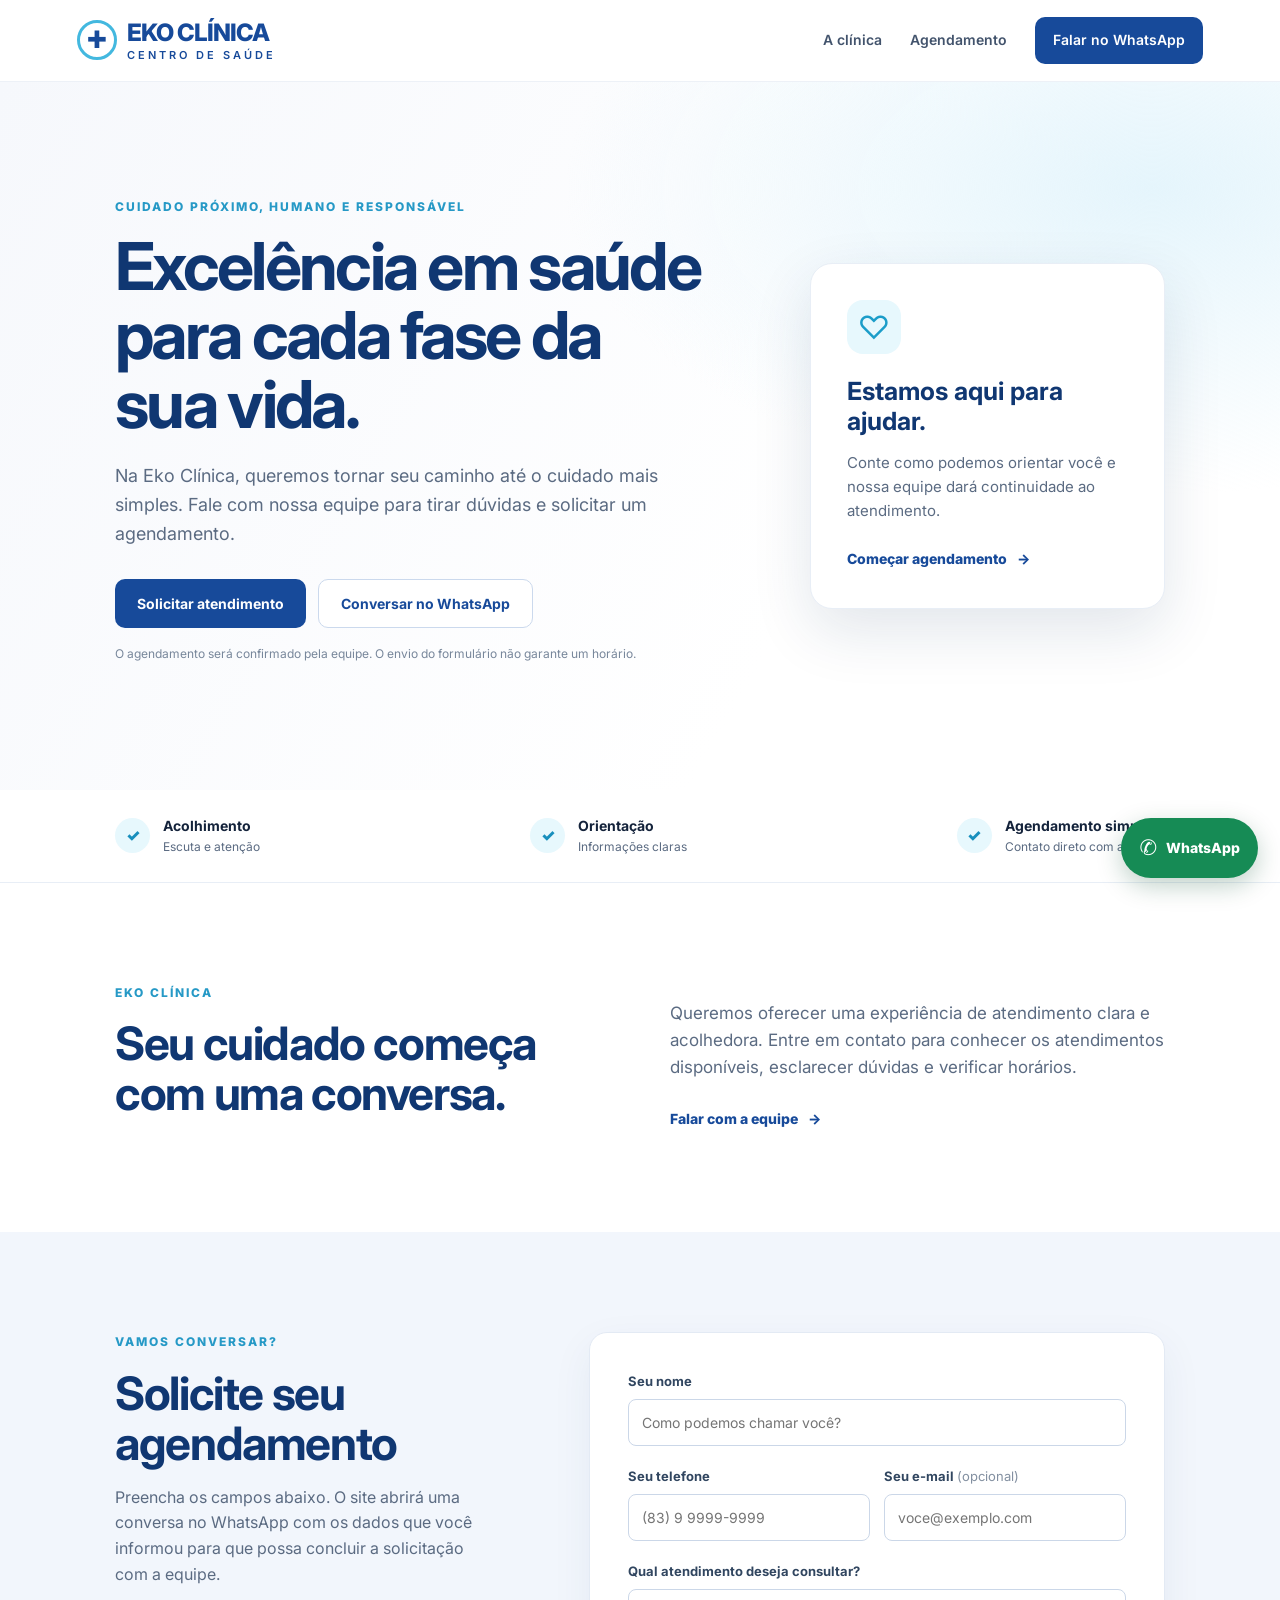
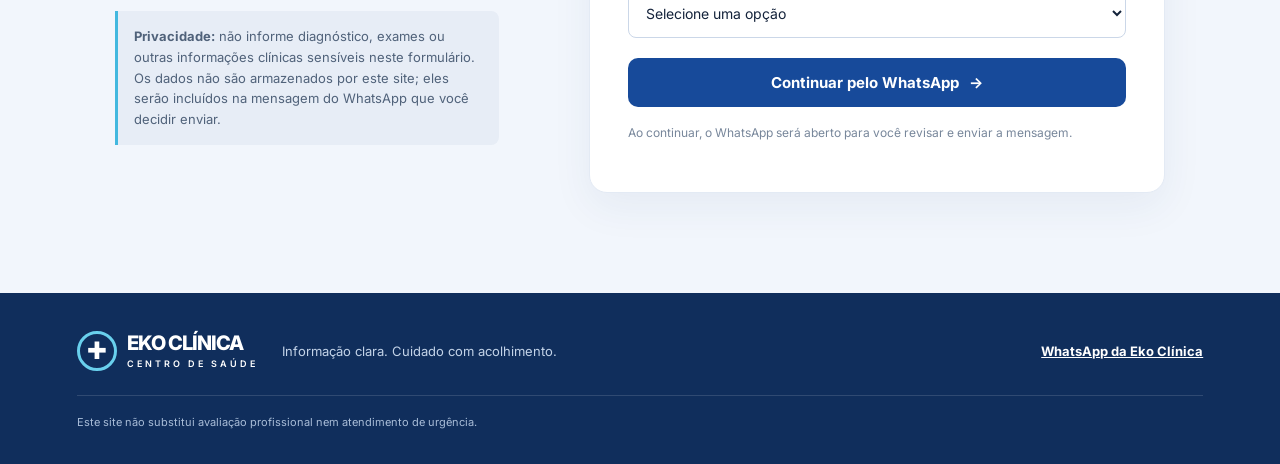
==== index.html @ 2c9a2594 "Update index.html" ====
<!doctype html>
<html lang="pt-BR">
<head>
  <!-- Google Tag Manager -->
<script>(function(w,d,s,l,i){w[l]=w[l]||[];w[l].push({'gtm.start':
new Date().getTime(),event:'gtm.js'});var f=d.getElementsByTagName(s)[0],
j=d.createElement(s),dl=l!='dataLayer'?'&l='+l:'';j.async=true;j.src=
'https://www.googletagmanager.com/gtm.js?id='+i+dl;f.parentNode.insertBefore(j,f);
})(window,document,'script','dataLayer','GTM-N7R9G9RZ');</script>
<!-- End Google Tag Manager -->
  <meta charset="utf-8">
  <meta name="viewport" content="width=device-width, initial-scale=1">
  <meta name="description" content="Eko Clínica — cuidado em saúde com acolhimento, atenção e orientação para agendar seu atendimento.">
  <meta name="theme-color" content="#174a9a">
  <title>Eko Clínica | Centro de Saúde</title>
  <link rel="stylesheet" href="styles.css">
</head>
<body>
  <!-- Google Tag Manager (noscript) -->
<noscript><iframe src="https://www.googletagmanager.com/ns.html?id=GTM-N7R9G9RZ"
height="0" width="0" style="display:none;visibility:hidden"></iframe></noscript>
<!-- End Google Tag Manager (noscript) -->
  <header class="site-header">
    <a class="brand" href="#inicio" aria-label="Eko Clínica — início">
      <span class="brand-mark" aria-hidden="true">✚</span>
      <span class="brand-copy"><strong>EKO CLÍNICA</strong><small>CENTRO DE SAÚDE</small></span>
    </a>
    <nav class="nav" aria-label="Navegação principal">
      <a href="#sobre">A clínica</a>
      <a href="#atendimento">Agendamento</a>
      <a class="nav-cta" href="https://wa.me/5583996809052" target="_blank" rel="noopener">Falar no WhatsApp</a>
    </nav>
    <button class="menu-toggle" aria-label="Abrir menu" aria-expanded="false">☰</button>
  </header>

  <main>
    <section class="hero" id="inicio">
      <div class="hero-copy">
        <p class="eyebrow">Cuidado próximo, humano e responsável</p>
        <h1>Excelência em saúde para cada fase da sua vida.</h1>
        <p class="hero-text">Na Eko Clínica, queremos tornar seu caminho até o cuidado mais simples. Fale com nossa equipe para tirar dúvidas e solicitar um agendamento.</p>
        <div class="hero-actions">
          <a class="button button-primary" href="#atendimento">Solicitar atendimento</a>
          <a class="button button-outline" href="https://wa.me/5583996809052" target="_blank" rel="noopener">Conversar no WhatsApp</a>
        </div>
        <p class="small-note">O agendamento será confirmado pela equipe. O envio do formulário não garante um horário.</p>
      </div>
      <div class="hero-card" aria-label="Informações para agendamento">
        <div class="card-icon">♡</div>
        <h2>Estamos aqui para ajudar.</h2>
        <p>Conte como podemos orientar você e nossa equipe dará continuidade ao atendimento.</p>
        <a class="text-link" href="#atendimento">Começar agendamento <span aria-hidden="true">→</span></a>
      </div>
    </section>

    <section class="trust-strip" aria-label="Compromissos da clínica">
      <div><span class="trust-icon">✓</span><span><strong>Acolhimento</strong><small>Escuta e atenção</small></span></div>
      <div><span class="trust-icon">✓</span><span><strong>Orientação</strong><small>Informações claras</small></span></div>
      <div><span class="trust-icon">✓</span><span><strong>Agendamento simples</strong><small>Contato direto com a equipe</small></span></div>
    </section>

    <section class="about section" id="sobre">
      <div>
        <p class="eyebrow">Eko Clínica</p>
        <h2>Seu cuidado começa com uma conversa.</h2>
      </div>
      <div class="about-copy">
        <p>Queremos oferecer uma experiência de atendimento clara e acolhedora. Entre em contato para conhecer os atendimentos disponíveis, esclarecer dúvidas e verificar horários.</p>
        <a class="text-link" href="https://wa.me/5583996809052" target="_blank" rel="noopener">Falar com a equipe <span aria-hidden="true">→</span></a>
      </div>
    </section>

    <section class="appointment section" id="atendimento">
      <div class="appointment-intro">
        <p class="eyebrow">Vamos conversar?</p>
        <h2>Solicite seu agendamento</h2>
        <p>Preencha os campos abaixo. O site abrirá uma conversa no WhatsApp com os dados que você informou para que possa concluir a solicitação com a equipe.</p>
        <div class="privacy-note"><strong>Privacidade:</strong> não informe diagnóstico, exames ou outras informações clínicas sensíveis neste formulário. Os dados não são armazenados por este site; eles serão incluídos na mensagem do WhatsApp que você decidir enviar.</div>
      </div>
      <form class="appointment-form" id="appointment-form">
        <label for="name">Seu nome</label>
        <input id="name" name="name" autocomplete="name" required maxlength="100" placeholder="Como podemos chamar você?">

        <div class="form-row">
          <div>
            <label for="phone">Seu telefone</label>
            <input id="phone" name="phone" type="tel" autocomplete="tel" required maxlength="30" placeholder="(83) 9 9999-9999">
          </div>
          <div>
            <label for="email">Seu e-mail <span class="optional">(opcional)</span></label>
            <input id="email" name="email" type="email" autocomplete="email" maxlength="120" placeholder="voce@exemplo.com">
          </div>
        </div>

        <label for="service">Qual atendimento deseja consultar?</label>
        <select id="service" name="service" required>
          <option value="">Selecione uma opção</option>
          <option>Quero conhecer os atendimentos disponíveis</option>
          <option>Quero solicitar um agendamento</option>
          <option>Quero esclarecer uma dúvida</option>
          <option>Outro assunto</option>
        </select>

        <button class="button button-primary button-full" type="submit">Continuar pelo WhatsApp <span aria-hidden="true">→</span></button>
        <p class="form-feedback" id="form-feedback" role="status" aria-live="polite"></p>
        <p class="small-note">Ao continuar, o WhatsApp será aberto para você revisar e enviar a mensagem.</p>
      </form>
    </section>
  </main>

  <footer class="site-footer">
    <a class="brand brand-footer" href="#inicio">
      <span class="brand-mark" aria-hidden="true">✚</span>
      <span class="brand-copy"><strong>EKO CLÍNICA</strong><small>CENTRO DE SAÚDE</small></span>
    </a>
    <p>Informação clara. Cuidado com acolhimento.</p>
    <a href="https://wa.me/5583996809052" target="_blank" rel="noopener">WhatsApp da Eko Clínica</a>
    <small>Este site não substitui avaliação profissional nem atendimento de urgência.</small>
  </footer>

  <a class="whatsapp-float" href="https://wa.me/5583996809052" target="_blank" rel="noopener" aria-label="Falar com a Eko Clínica pelo WhatsApp">
    <span aria-hidden="true">✆</span><span>WhatsApp</span>
  </a>
  <script src="script.js"></script>
</body>
</html>
---- styles.css ----
@import url('https://fonts.googleapis.com/css2?family=Inter:wght@400;500;600;700;800&display=swap');
:root{--blue:#174a9a;--blue-dark:#103772;--cyan:#43b8df;--ink:#14233b;--muted:#5b6b82;--pale:#f2f6fc;--white:#fff;--line:#dbe4f0;--shadow:0 22px 60px rgba(17,49,91,.12)}
*{box-sizing:border-box}html{scroll-behavior:smooth}body{margin:0;font-family:Inter,system-ui,-apple-system,BlinkMacSystemFont,"Segoe UI",sans-serif;color:var(--ink);background:#fff;line-height:1.6}a{color:inherit}.site-header{height:82px;padding:0 clamp(20px,6vw,88px);display:flex;align-items:center;justify-content:space-between;gap:28px;background:#fff;border-bottom:1px solid #edf1f7;position:sticky;top:0;z-index:20}.brand{display:inline-flex;align-items:center;gap:10px;text-decoration:none;color:var(--blue)}.brand-mark{display:grid;place-items:center;width:40px;height:40px;border:3px solid var(--cyan);border-radius:50%;font-size:24px;font-weight:800;line-height:1}.brand-copy{display:flex;flex-direction:column;line-height:1.05}.brand-copy strong{font-size:24px;letter-spacing:-1px;font-weight:800}.brand-copy small{font-size:11px;letter-spacing:3px;text-align:center;font-weight:600;margin-top:5px}.nav{display:flex;align-items:center;gap:28px}.nav a{text-decoration:none;font-size:14px;font-weight:600;color:#42536c}.nav a:hover,.text-link:hover{color:var(--cyan)}.nav .nav-cta{background:var(--blue);color:#fff;border-radius:10px;padding:12px 18px}.menu-toggle{display:none;border:0;background:none;font-size:26px;color:var(--blue)}.hero{padding:clamp(60px,9vw,124px) clamp(20px,9vw,130px);display:grid;grid-template-columns:minmax(0,1.25fr) minmax(270px,.75fr);gap:clamp(35px,8vw,110px);align-items:center;background:radial-gradient(ellipse at 90% 15%,#e5f5fc 0,transparent 36%),linear-gradient(120deg,#f6f8fc 0%,#fff 65%)}.eyebrow{text-transform:uppercase;letter-spacing:2px;font-size:12px;font-weight:800;color:#2699c6;margin:0 0 16px}.hero h1{font-size:clamp(38px,5.2vw,66px);line-height:1.04;letter-spacing:-2.7px;max-width:720px;margin:0 0 24px;color:var(--blue-dark)}.hero-text{font-size:18px;color:var(--muted);max-width:620px;margin:0 0 30px}.hero-actions{display:flex;flex-wrap:wrap;gap:12px}.button{display:inline-flex;align-items:center;justify-content:center;gap:10px;text-decoration:none;border:0;border-radius:10px;padding:15px 22px;font:700 14px Inter, sans-serif;cursor:pointer;transition:transform .15s,box-shadow .15s}.button:hover{transform:translateY(-1px);box-shadow:0 8px 22px #174a9a20}.button-primary{background:var(--blue);color:#fff}.button-outline{background:#fff;color:var(--blue);border:1px solid #cbd9ed}.small-note{font-size:12px;color:#78879b;margin-top:16px}.hero-card{background:#fff;border:1px solid #e8eef6;padding:36px;border-radius:22px;box-shadow:var(--shadow);max-width:370px}.card-icon{width:54px;height:54px;display:grid;place-items:center;border-radius:16px;background:#e7f8fd;color:#1b9dc9;font-size:32px}.hero-card h2{font-size:25px;line-height:1.2;color:var(--blue-dark);margin:22px 0 12px}.hero-card p{color:var(--muted);font-size:15px}.text-link{color:var(--blue);font-weight:800;font-size:14px;text-decoration:none;display:inline-flex;gap:10px;margin-top:10px}.trust-strip{padding:25px clamp(20px,9vw,130px);display:flex;justify-content:space-between;gap:20px;border-bottom:1px solid #e8eef6;background:#fff}.trust-strip>div{display:flex;align-items:center;gap:13px}.trust-icon{width:35px;height:35px;border-radius:50%;background:#e7f8fd;color:#188fbd;display:grid;place-items:center;font-weight:900}.trust-strip strong,.trust-strip small{display:block}.trust-strip strong{font-size:14px}.trust-strip small{font-size:12px;color:var(--muted)}.section{padding:clamp(58px,8vw,100px) clamp(20px,9vw,130px)}.about{display:grid;grid-template-columns:1fr 1fr;gap:60px;align-items:start}.about h2,.appointment h2{font-size:clamp(30px,4vw,46px);line-height:1.1;letter-spacing:-1.4px;color:var(--blue-dark);margin:0}.about-copy{font-size:17px;color:var(--muted);max-width:590px}.appointment{background:var(--pale);display:grid;grid-template-columns:.8fr 1.2fr;gap:clamp(35px,7vw,90px);align-items:start}.appointment-intro>p:not(.eyebrow){color:var(--muted);font-size:16px}.privacy-note{font-size:13px;color:#50627a;background:#e7edf6;border-left:3px solid var(--cyan);padding:15px 16px;border-radius:0 8px 8px 0;margin-top:24px}.appointment-form{background:#fff;border:1px solid #e3eaf4;border-radius:18px;padding:clamp(22px,4vw,38px);box-shadow:0 14px 40px #183c7010}.appointment-form label{display:block;font-size:13px;font-weight:700;margin:0 0 7px;color:#314660}.appointment-form input,.appointment-form select{width:100%;border:1px solid #cbd7e8;border-radius:8px;padding:14px 13px;font:14px Inter,sans-serif;color:var(--ink);background:#fff;margin-bottom:20px;outline:none}.appointment-form input:focus,.appointment-form select:focus{border-color:#2699c6;box-shadow:0 0 0 3px #43b8df25}.form-row{display:grid;grid-template-columns:1fr 1fr;gap:14px}.optional{font-weight:400;color:#8390a1}.button-full{width:100%;font-size:15px}.form-feedback{font-size:13px;color:#1c7c58}.site-footer{padding:38px clamp(20px,6vw,88px) 32px;background:#102e5c;color:#e6eefb;display:flex;align-items:center;gap:24px;flex-wrap:wrap}.brand-footer{color:#fff}.brand-footer .brand-mark{border-color:#69d0ed}.brand-footer .brand-copy strong{font-size:20px}.brand-footer .brand-copy small{font-size:9px}.site-footer p{margin:0 auto 0 0;color:#c3d3e8;font-size:13px}.site-footer>a:not(.brand){font-size:13px;font-weight:700;color:#fff}.site-footer>small{width:100%;font-size:11px;color:#a9bdd8;border-top:1px solid #ffffff22;padding-top:18px}.whatsapp-float{position:fixed;right:22px;bottom:22px;z-index:30;display:flex;align-items:center;gap:9px;text-decoration:none;color:#fff;background:#168b55;padding:13px 18px;border-radius:999px;box-shadow:0 8px 25px #064c2b40;font-weight:800;font-size:14px}.whatsapp-float span:first-child{font-size:21px}.whatsapp-float:hover{background:#107447}@media(max-width:760px){.site-header{height:72px}.brand-copy strong{font-size:20px}.brand-copy small{font-size:9px;letter-spacing:2px}.brand-mark{width:34px;height:34px;font-size:20px}.menu-toggle{display:block}.nav{display:none;position:absolute;left:0;right:0;top:72px;padding:18px 22px 24px;background:#fff;border-bottom:1px solid var(--line);flex-direction:column;align-items:stretch;gap:16px}.nav.open{display:flex}.nav a{padding:6px 0}.nav .nav-cta{text-align:center;padding:12px}.hero{grid-template-columns:1fr;padding-top:62px}.hero h1{letter-spacing:-1.5px}.hero-card{max-width:none}.trust-strip{display:grid;grid-template-columns:1fr;gap:18px}.about,.appointment{grid-template-columns:1fr;gap:28px}.form-row{grid-template-columns:1fr;gap:0}.site-footer{align-items:flex-start;flex-direction:column;gap:15px}.site-footer p{margin:0}.site-footer>small{margin-top:6px}.whatsapp-float{right:14px;bottom:14px;padding:13px 16px}.whatsapp-float span:last-child{display:inline}}
@media(prefers-reduced-motion:reduce){html{scroll-behavior:auto}*,*::before,*::after{transition:none!important}}
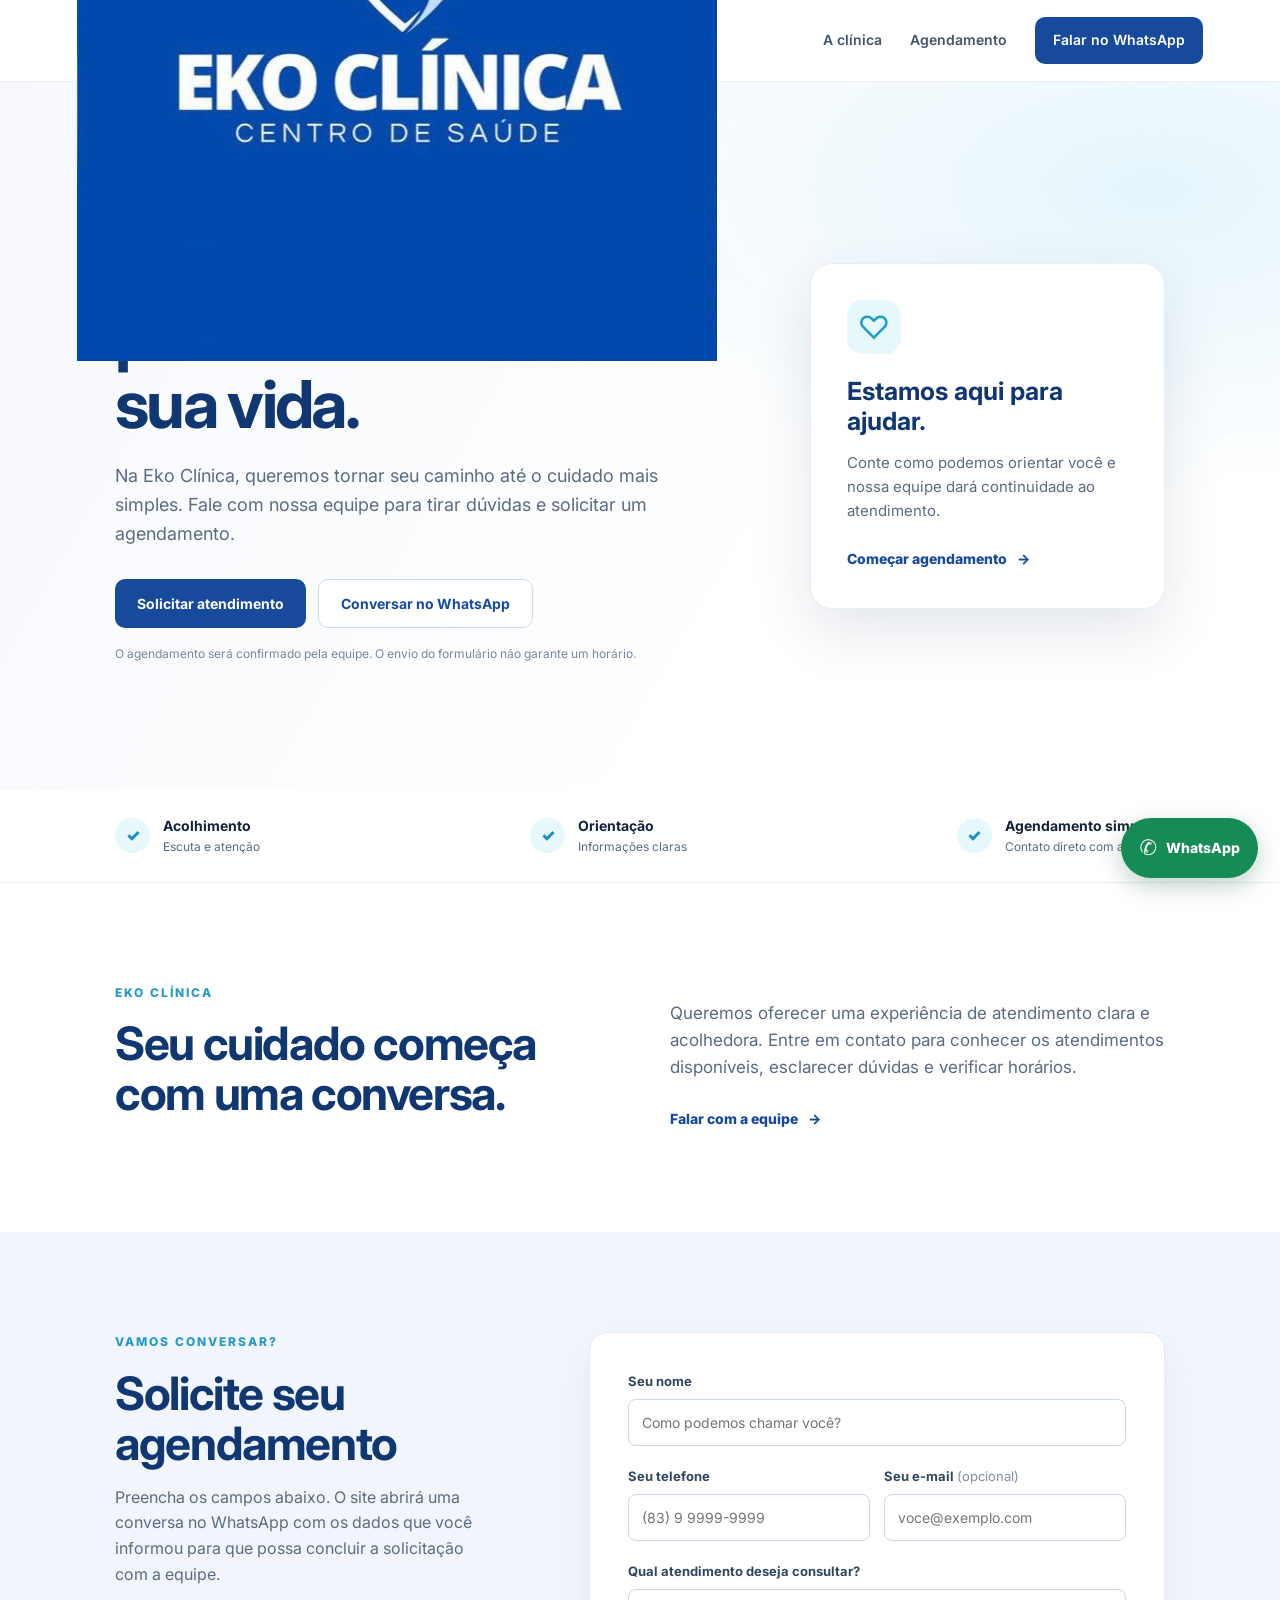
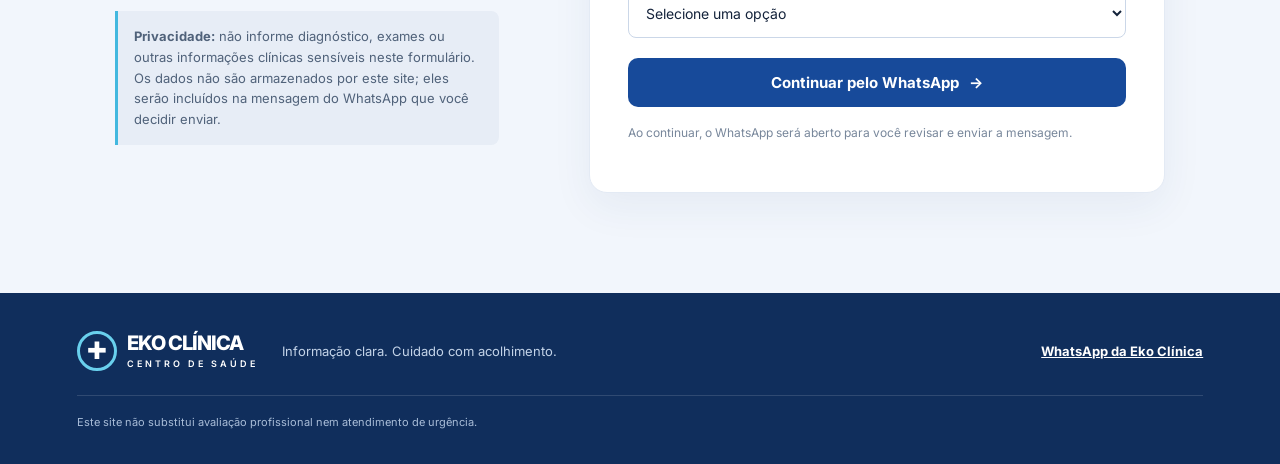
==== commit 7782c8b4: "Update index.html logo" ====
--- a/index.html
+++ b/index.html
@@ -21,14 +21,13 @@
 height="0" width="0" style="display:none;visibility:hidden"></iframe></noscript>
 <!-- End Google Tag Manager (noscript) -->
   <header class="site-header">
-    <a class="brand" href="#inicio" aria-label="Eko Clínica — início">
-      <span class="brand-mark" aria-hidden="true">✚</span>
-      <span class="brand-copy"><strong>EKO CLÍNICA</strong><small>CENTRO DE SAÚDE</small></span>
-    </a>
+    <a class="brand" href="#inicio" aria-label="Eko Clínica - início">
+  <img src="logo-eko-clinica.png" alt="Eko Clínica — Centro de Saúde" class="brand-logo">
+</a>
     <nav class="nav" aria-label="Navegação principal">
       <a href="#sobre">A clínica</a>
       <a href="#atendimento">Agendamento</a>
-      <a class="nav-cta" href="https://wa.me/5583996809052" target="_blank" rel="noopener">Falar no WhatsApp</a>
+      <a class="nav-cta" href="https://wa.me/5583996809052?text=Ol%C3%A1%2C%20tudo%20bem%3F%20Estava%20no%20site%20da%20Eko%20Cl%C3%ADnica%2C%20apertei%20no%20bot%C3%A3o%20do%20WhatsApp%20e%20gostaria%20de%20solicitar%20mais%20informa%C3%A7%C3%B5es." target="_blank" rel="noopener">Falar no WhatsApp</a>
     </nav>
     <button class="menu-toggle" aria-label="Abrir menu" aria-expanded="false">☰</button>
   </header>
@@ -41,7 +40,7 @@
         <p class="hero-text">Na Eko Clínica, queremos tornar seu caminho até o cuidado mais simples. Fale com nossa equipe para tirar dúvidas e solicitar um agendamento.</p>
         <div class="hero-actions">
           <a class="button button-primary" href="#atendimento">Solicitar atendimento</a>
-          <a class="button button-outline" href="https://wa.me/5583996809052" target="_blank" rel="noopener">Conversar no WhatsApp</a>
+          <a class="button button-outline" href="https://wa.me/5583996809052?text=Ol%C3%A1%2C%20tudo%20bem%3F%20Estava%20no%20site%20da%20Eko%20Cl%C3%ADnica%2C%20apertei%20no%20bot%C3%A3o%20do%20WhatsApp%20e%20gostaria%20de%20solicitar%20mais%20informa%C3%A7%C3%B5es." target="_blank" rel="noopener">Conversar no WhatsApp</a>
         </div>
         <p class="small-note">O agendamento será confirmado pela equipe. O envio do formulário não garante um horário.</p>
       </div>
@@ -118,9 +117,9 @@
     <small>Este site não substitui avaliação profissional nem atendimento de urgência.</small>
   </footer>
 
-  <a class="whatsapp-float" href="https://wa.me/5583996809052" target="_blank" rel="noopener" aria-label="Falar com a Eko Clínica pelo WhatsApp">
-    <span aria-hidden="true">✆</span><span>WhatsApp</span>
-  </a>
+  <a class="whatsapp-float" href="https://wa.me/5583996809052?text=Ol%C3%A1%2C%20tudo%20bem%3F%20Estava%20no%20site%20da%20Eko%20Cl%C3%ADnica%2C%20apertei%20no%20bot%C3%A3o%20do%20WhatsApp%20e%20gostaria%20de%20solicitar%20mais%20informa%C3%A7%C3%B5es." target="_blank" rel="noopener" aria-label="Falar com a Eko Clínica pelo WhatsApp">
+  <span aria-hidden="true">✆</span><span>WhatsApp</span>
+</a>
   <script src="script.js"></script>
 </body>
 </html>
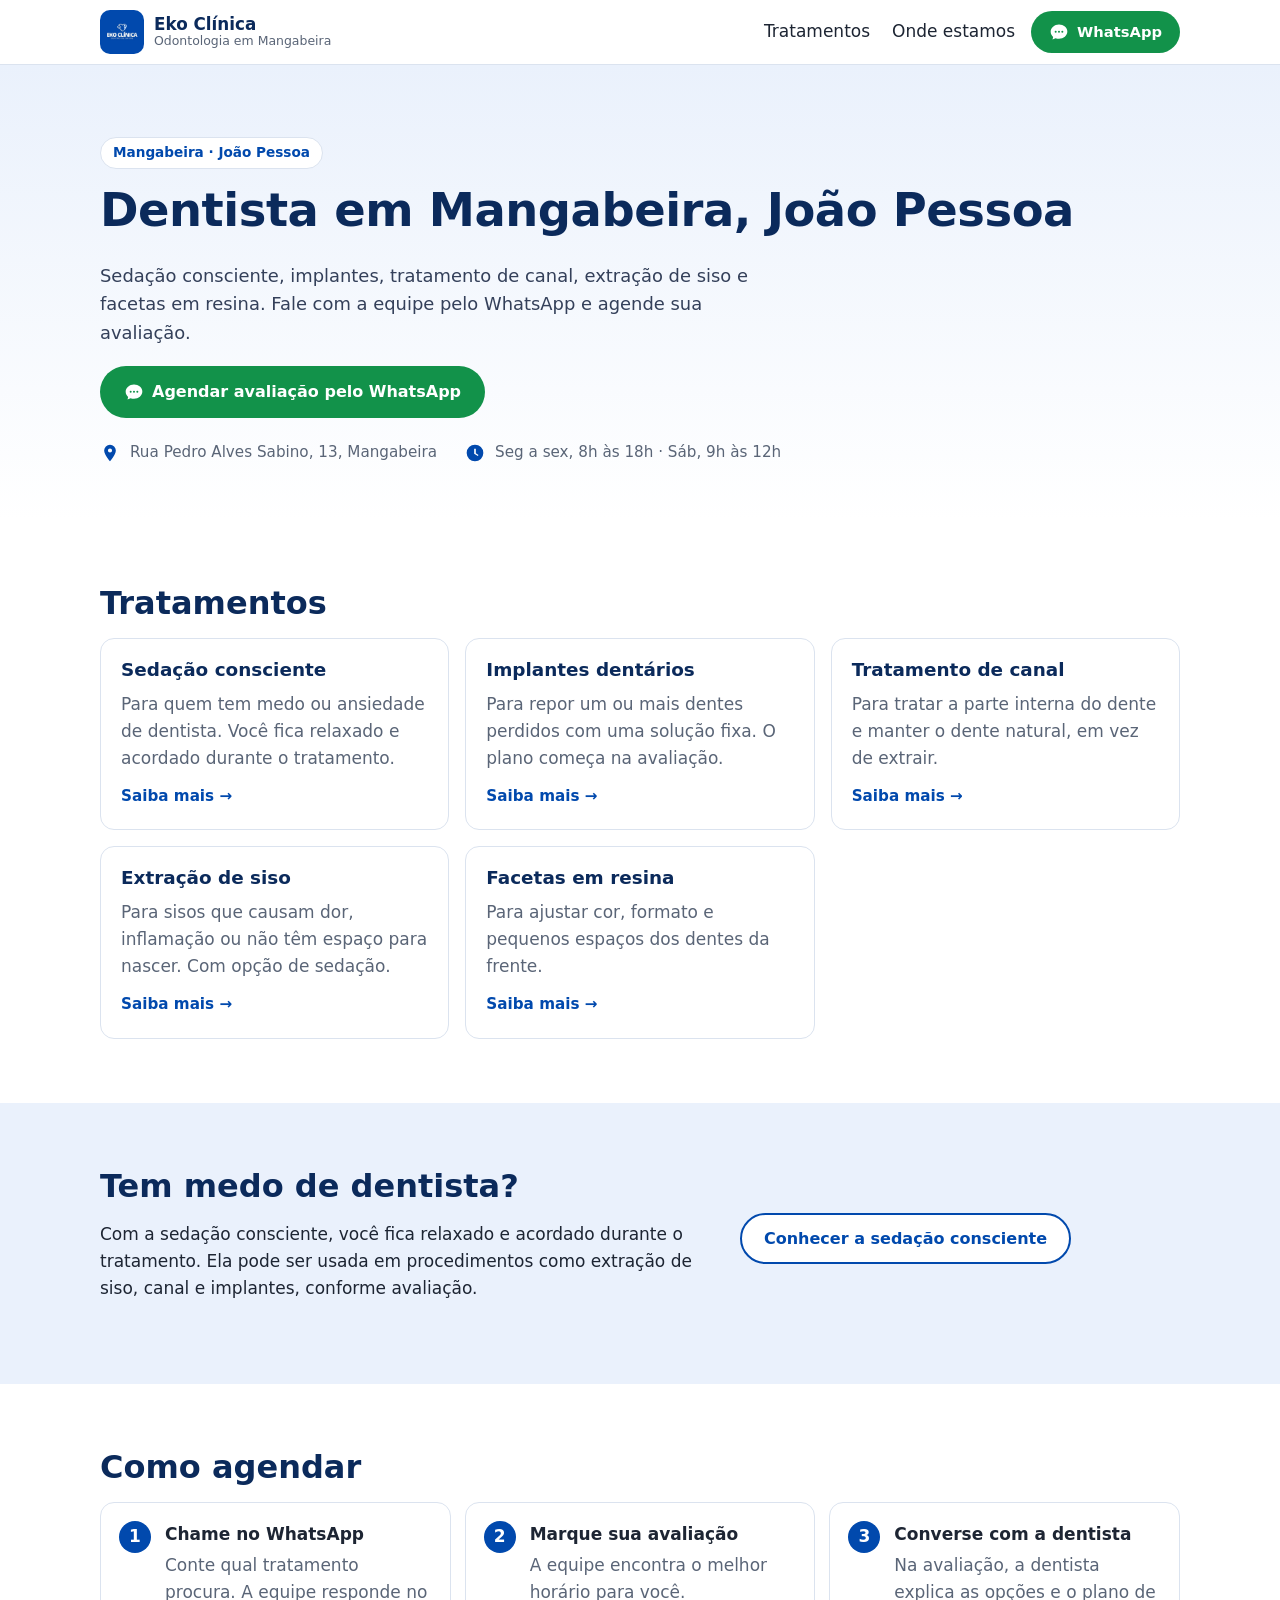
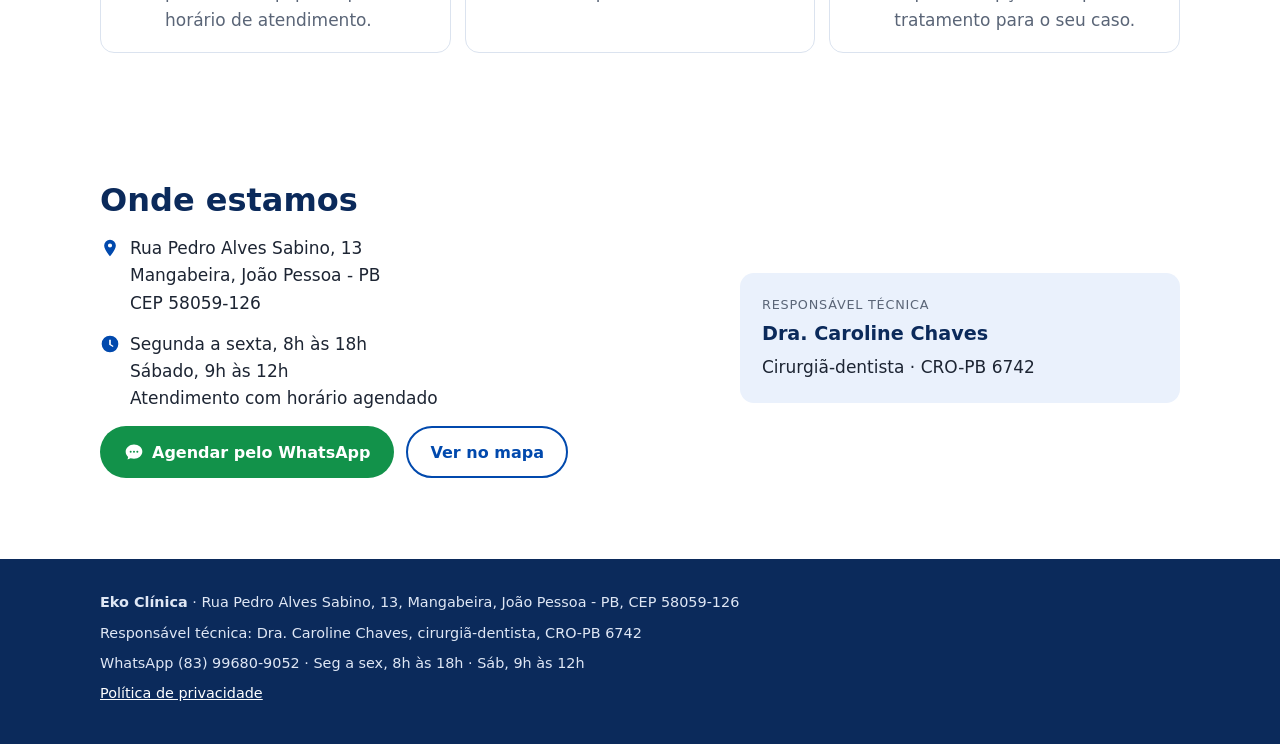
==== commit 839b6bc6: "Reescreve o site da Eko Clínica do zero Página principal (dentista em Mangabeira), páginas de sedaçã" ====
--- a/index.html
+++ b/index.html
@@ -1,125 +1,137 @@
 <!doctype html>
 <html lang="pt-BR">
 <head>
-  <!-- Google Tag Manager -->
+<!-- Google Tag Manager -->
 <script>(function(w,d,s,l,i){w[l]=w[l]||[];w[l].push({'gtm.start':
 new Date().getTime(),event:'gtm.js'});var f=d.getElementsByTagName(s)[0],
 j=d.createElement(s),dl=l!='dataLayer'?'&l='+l:'';j.async=true;j.src=
 'https://www.googletagmanager.com/gtm.js?id='+i+dl;f.parentNode.insertBefore(j,f);
 })(window,document,'script','dataLayer','GTM-N7R9G9RZ');</script>
 <!-- End Google Tag Manager -->
-  <meta charset="utf-8">
-  <meta name="viewport" content="width=device-width, initial-scale=1">
-  <meta name="description" content="Eko Clínica — cuidado em saúde com acolhimento, atenção e orientação para agendar seu atendimento.">
-  <meta name="theme-color" content="#174a9a">
-  <title>Eko Clínica | Centro de Saúde</title>
-  <link rel="stylesheet" href="styles.css">
+<meta charset="utf-8">
+<meta name="viewport" content="width=device-width, initial-scale=1">
+<title>Dentista em Mangabeira, João Pessoa | Eko Clínica</title>
+<meta name="description" content="Dentista em Mangabeira, João Pessoa: sedação consciente, implantes, tratamento de canal, extração de siso e facetas em resina. Agende sua avaliação pelo WhatsApp.">
+<link rel="canonical" href="https://ekoversobr.github.io/ekoclinica/">
+<meta name="theme-color" content="#0149ad">
+<meta property="og:type" content="website">
+<meta property="og:title" content="Dentista em Mangabeira, João Pessoa | Eko Clínica">
+<meta property="og:description" content="Dentista em Mangabeira, João Pessoa: sedação consciente, implantes, tratamento de canal, extração de siso e facetas em resina. Agende sua avaliação pelo WhatsApp.">
+<meta property="og:url" content="https://ekoversobr.github.io/ekoclinica/">
+<meta property="og:image" content="https://ekoversobr.github.io/ekoclinica/assets/logo-eko-clinica.png">
+<meta property="og:locale" content="pt_BR">
+<link rel="icon" href="assets/favicon-64.png" sizes="64x64">
+<link rel="apple-touch-icon" href="assets/apple-touch-icon.png">
+<link rel="stylesheet" href="assets/site.css">
+<script type="application/ld+json">{"@context": "https://schema.org", "@type": "Dentist", "name": "Eko Clínica", "url": "https://ekoversobr.github.io/ekoclinica/", "image": "https://ekoversobr.github.io/ekoclinica/assets/logo-eko-clinica.png", "telephone": "+5583996809052", "address": {"@type": "PostalAddress", "streetAddress": "Rua Pedro Alves Sabino, 13", "addressLocality": "João Pessoa", "addressRegion": "PB", "postalCode": "58059-126", "addressCountry": "BR"}, "openingHoursSpecification": [{"@type": "OpeningHoursSpecification", "dayOfWeek": ["Monday", "Tuesday", "Wednesday", "Thursday", "Friday"], "opens": "08:00", "closes": "18:00"}, {"@type": "OpeningHoursSpecification", "dayOfWeek": "Saturday", "opens": "09:00", "closes": "12:00"}]}</script>
+<script src="assets/site.js" defer></script>
 </head>
 <body>
-  <!-- Google Tag Manager (noscript) -->
-<noscript><iframe src="https://www.googletagmanager.com/ns.html?id=GTM-N7R9G9RZ"
-height="0" width="0" style="display:none;visibility:hidden"></iframe></noscript>
+<!-- Google Tag Manager (noscript) -->
+<noscript><iframe src="https://www.googletagmanager.com/ns.html?id=GTM-N7R9G9RZ" height="0" width="0" style="display:none;visibility:hidden"></iframe></noscript>
 <!-- End Google Tag Manager (noscript) -->
-  <header class="site-header">
-    <a class="brand" href="#inicio" aria-label="Eko Clínica - início">
-  <img src="logo-eko-clinica.png" alt="Eko Clínica — Centro de Saúde" class="brand-logo">
-</a>
-    <nav class="nav" aria-label="Navegação principal">
-      <a href="#sobre">A clínica</a>
-      <a href="#atendimento">Agendamento</a>
-      <a class="nav-cta" href="https://wa.me/5583996809052?text=Ol%C3%A1%2C%20tudo%20bem%3F%20Estava%20no%20site%20da%20Eko%20Cl%C3%ADnica%2C%20apertei%20no%20bot%C3%A3o%20do%20WhatsApp%20e%20gostaria%20de%20solicitar%20mais%20informa%C3%A7%C3%B5es." target="_blank" rel="noopener">Falar no WhatsApp</a>
+<header class="topo">
+  <div class="topo-in">
+    <a class="marca" href="./" aria-label="Eko Clínica, página inicial">
+      <img src="assets/logo-eko-clinica.png" alt="" width="44" height="44">
+      <span><strong>Eko Clínica</strong><small>Odontologia em Mangabeira</small></span>
+    </a>
+    <nav class="menu" aria-label="Menu">
+      <a href="#tratamentos">Tratamentos</a>
+      <a href="#onde-estamos">Onde estamos</a>
     </nav>
-    <button class="menu-toggle" aria-label="Abrir menu" aria-expanded="false">☰</button>
-  </header>
-
-  <main>
-    <section class="hero" id="inicio">
-      <div class="hero-copy">
-        <p class="eyebrow">Cuidado próximo, humano e responsável</p>
-        <h1>Excelência em saúde para cada fase da sua vida.</h1>
-        <p class="hero-text">Na Eko Clínica, queremos tornar seu caminho até o cuidado mais simples. Fale com nossa equipe para tirar dúvidas e solicitar um agendamento.</p>
-        <div class="hero-actions">
-          <a class="button button-primary" href="#atendimento">Solicitar atendimento</a>
-          <a class="button button-outline" href="https://wa.me/5583996809052?text=Ol%C3%A1%2C%20tudo%20bem%3F%20Estava%20no%20site%20da%20Eko%20Cl%C3%ADnica%2C%20apertei%20no%20bot%C3%A3o%20do%20WhatsApp%20e%20gostaria%20de%20solicitar%20mais%20informa%C3%A7%C3%B5es." target="_blank" rel="noopener">Conversar no WhatsApp</a>
-        </div>
-        <p class="small-note">O agendamento será confirmado pela equipe. O envio do formulário não garante um horário.</p>
-      </div>
-      <div class="hero-card" aria-label="Informações para agendamento">
-        <div class="card-icon">♡</div>
-        <h2>Estamos aqui para ajudar.</h2>
-        <p>Conte como podemos orientar você e nossa equipe dará continuidade ao atendimento.</p>
-        <a class="text-link" href="#atendimento">Começar agendamento <span aria-hidden="true">→</span></a>
-      </div>
-    </section>
-
-    <section class="trust-strip" aria-label="Compromissos da clínica">
-      <div><span class="trust-icon">✓</span><span><strong>Acolhimento</strong><small>Escuta e atenção</small></span></div>
-      <div><span class="trust-icon">✓</span><span><strong>Orientação</strong><small>Informações claras</small></span></div>
-      <div><span class="trust-icon">✓</span><span><strong>Agendamento simples</strong><small>Contato direto com a equipe</small></span></div>
-    </section>
-
-    <section class="about section" id="sobre">
-      <div>
-        <p class="eyebrow">Eko Clínica</p>
-        <h2>Seu cuidado começa com uma conversa.</h2>
-      </div>
-      <div class="about-copy">
-        <p>Queremos oferecer uma experiência de atendimento clara e acolhedora. Entre em contato para conhecer os atendimentos disponíveis, esclarecer dúvidas e verificar horários.</p>
-        <a class="text-link" href="https://wa.me/5583996809052" target="_blank" rel="noopener">Falar com a equipe <span aria-hidden="true">→</span></a>
-      </div>
-    </section>
-
-    <section class="appointment section" id="atendimento">
-      <div class="appointment-intro">
-        <p class="eyebrow">Vamos conversar?</p>
-        <h2>Solicite seu agendamento</h2>
-        <p>Preencha os campos abaixo. O site abrirá uma conversa no WhatsApp com os dados que você informou para que possa concluir a solicitação com a equipe.</p>
-        <div class="privacy-note"><strong>Privacidade:</strong> não informe diagnóstico, exames ou outras informações clínicas sensíveis neste formulário. Os dados não são armazenados por este site; eles serão incluídos na mensagem do WhatsApp que você decidir enviar.</div>
-      </div>
-      <form class="appointment-form" id="appointment-form">
-        <label for="name">Seu nome</label>
-        <input id="name" name="name" autocomplete="name" required maxlength="100" placeholder="Como podemos chamar você?">
-
-        <div class="form-row">
-          <div>
-            <label for="phone">Seu telefone</label>
-            <input id="phone" name="phone" type="tel" autocomplete="tel" required maxlength="30" placeholder="(83) 9 9999-9999">
-          </div>
-          <div>
-            <label for="email">Seu e-mail <span class="optional">(opcional)</span></label>
-            <input id="email" name="email" type="email" autocomplete="email" maxlength="120" placeholder="voce@exemplo.com">
-          </div>
-        </div>
-
-        <label for="service">Qual atendimento deseja consultar?</label>
-        <select id="service" name="service" required>
-          <option value="">Selecione uma opção</option>
-          <option>Quero conhecer os atendimentos disponíveis</option>
-          <option>Quero solicitar um agendamento</option>
-          <option>Quero esclarecer uma dúvida</option>
-          <option>Outro assunto</option>
-        </select>
-
-        <button class="button button-primary button-full" type="submit">Continuar pelo WhatsApp <span aria-hidden="true">→</span></button>
-        <p class="form-feedback" id="form-feedback" role="status" aria-live="polite"></p>
-        <p class="small-note">Ao continuar, o WhatsApp será aberto para você revisar e enviar a mensagem.</p>
-      </form>
-    </section>
-  </main>
-
-  <footer class="site-footer">
-    <a class="brand brand-footer" href="#inicio">
-      <span class="brand-mark" aria-hidden="true">✚</span>
-      <span class="brand-copy"><strong>EKO CLÍNICA</strong><small>CENTRO DE SAÚDE</small></span>
-    </a>
-    <p>Informação clara. Cuidado com acolhimento.</p>
-    <a href="https://wa.me/5583996809052" target="_blank" rel="noopener">WhatsApp da Eko Clínica</a>
-    <small>Este site não substitui avaliação profissional nem atendimento de urgência.</small>
-  </footer>
-
-  <a class="whatsapp-float" href="https://wa.me/5583996809052?text=Ol%C3%A1%2C%20tudo%20bem%3F%20Estava%20no%20site%20da%20Eko%20Cl%C3%ADnica%2C%20apertei%20no%20bot%C3%A3o%20do%20WhatsApp%20e%20gostaria%20de%20solicitar%20mais%20informa%C3%A7%C3%B5es." target="_blank" rel="noopener" aria-label="Falar com a Eko Clínica pelo WhatsApp">
-  <span aria-hidden="true">✆</span><span>WhatsApp</span>
-</a>
-  <script src="script.js"></script>
+    <a class="btn btn-wa btn-sm" href="https://wa.me/5583996809052?text=Ol%C3%A1%21%20Vim%20pelo%20site%20da%20Eko%20Cl%C3%ADnica%20e%20gostaria%20de%20agendar%20uma%20avalia%C3%A7%C3%A3o." target="_blank" rel="noopener" data-wa data-servico="avaliação"><svg aria-hidden="true" viewBox="0 0 24 24" width="20" height="20"><path fill="currentColor" d="M12 3C6.5 3 2 6.9 2 11.7c0 2.4 1.1 4.6 3 6.2L4.2 21l3.7-1.6c1.3.4 2.7.6 4.1.6 5.5 0 10-3.9 10-8.7S17.5 3 12 3zm-4 9.9a1.2 1.2 0 1 1 0-2.4 1.2 1.2 0 0 1 0 2.4zm4 0a1.2 1.2 0 1 1 0-2.4 1.2 1.2 0 0 1 0 2.4zm4 0a1.2 1.2 0 1 1 0-2.4 1.2 1.2 0 0 1 0 2.4z"/></svg><span>WhatsApp</span></a>
+  </div>
+</header>
+<main>
+<section class="hero">
+  <div class="in">
+    <p class="selo">Mangabeira · João Pessoa</p>
+    <h1>Dentista em Mangabeira, João Pessoa</h1>
+    <p class="lead">Sedação consciente, implantes, tratamento de canal, extração de siso e facetas em resina. Fale com a equipe pelo WhatsApp e agende sua avaliação.</p>
+    <p class="acoes"><a class="btn btn-wa" href="https://wa.me/5583996809052?text=Ol%C3%A1%21%20Vim%20pelo%20site%20da%20Eko%20Cl%C3%ADnica%20e%20gostaria%20de%20agendar%20uma%20avalia%C3%A7%C3%A3o." target="_blank" rel="noopener" data-wa data-servico="avaliação"><svg aria-hidden="true" viewBox="0 0 24 24" width="20" height="20"><path fill="currentColor" d="M12 3C6.5 3 2 6.9 2 11.7c0 2.4 1.1 4.6 3 6.2L4.2 21l3.7-1.6c1.3.4 2.7.6 4.1.6 5.5 0 10-3.9 10-8.7S17.5 3 12 3zm-4 9.9a1.2 1.2 0 1 1 0-2.4 1.2 1.2 0 0 1 0 2.4zm4 0a1.2 1.2 0 1 1 0-2.4 1.2 1.2 0 0 1 0 2.4zm4 0a1.2 1.2 0 1 1 0-2.4 1.2 1.2 0 0 1 0 2.4z"/></svg><span>Agendar avaliação pelo WhatsApp</span></a></p>
+    <ul class="fatos">
+      <li><svg aria-hidden="true" viewBox="0 0 24 24" width="20" height="20"><path fill="currentColor" d="M12 2a7 7 0 0 0-7 7c0 5.2 7 13 7 13s7-7.8 7-13a7 7 0 0 0-7-7zm0 9.5A2.5 2.5 0 1 1 12 6.5a2.5 2.5 0 0 1 0 5z"/></svg><span>Rua Pedro Alves Sabino, 13, Mangabeira</span></li>
+      <li><svg aria-hidden="true" viewBox="0 0 24 24" width="20" height="20"><path fill="currentColor" d="M12 2a10 10 0 1 0 0 20 10 10 0 0 0 0-20zm1 10.4 3.2 1.9-.8 1.3L11 13V7h2z"/></svg><span>Seg a sex, 8h às 18h · Sáb, 9h às 12h</span></li>
+    </ul>
+  </div>
+</section>
+<section class="secao" id="tratamentos" aria-labelledby="trat-titulo">
+  <div class="in">
+    <h2 id="trat-titulo">Tratamentos</h2>
+    <div class="grade-cards">
+      <a class="card-trat" href="sedacao-consciente/">
+        <h3>Sedação consciente</h3>
+        <p>Para quem tem medo ou ansiedade de dentista. Você fica relaxado e acordado durante o tratamento.</p>
+        <span class="mais">Saiba mais →</span>
+      </a>
+      <a class="card-trat" href="implantes-dentarios/">
+        <h3>Implantes dentários</h3>
+        <p>Para repor um ou mais dentes perdidos com uma solução fixa. O plano começa na avaliação.</p>
+        <span class="mais">Saiba mais →</span>
+      </a>
+      <a class="card-trat" href="tratamento-de-canal/">
+        <h3>Tratamento de canal</h3>
+        <p>Para tratar a parte interna do dente e manter o dente natural, em vez de extrair.</p>
+        <span class="mais">Saiba mais →</span>
+      </a>
+      <a class="card-trat" href="extracao-de-siso/">
+        <h3>Extração de siso</h3>
+        <p>Para sisos que causam dor, inflamação ou não têm espaço para nascer. Com opção de sedação.</p>
+        <span class="mais">Saiba mais →</span>
+      </a>
+      <a class="card-trat" href="facetas-em-resina/">
+        <h3>Facetas em resina</h3>
+        <p>Para ajustar cor, formato e pequenos espaços dos dentes da frente.</p>
+        <span class="mais">Saiba mais →</span>
+      </a>
+    </div>
+  </div>
+</section>
+<section class="secao destaque" aria-labelledby="medo-titulo">
+  <div class="in grade-2">
+    <div>
+      <h2 id="medo-titulo">Tem medo de dentista?</h2>
+      <p>Com a sedação consciente, você fica relaxado e acordado durante o tratamento. Ela pode ser usada em procedimentos como extração de siso, canal e implantes, conforme avaliação.</p>
+    </div>
+    <p class="acoes"><a class="btn btn-claro" href="sedacao-consciente/">Conhecer a sedação consciente</a></p>
+  </div>
+</section>
+<section class="secao" aria-labelledby="como-titulo">
+  <div class="in">
+    <h2 id="como-titulo">Como agendar</h2>
+    <ol class="etapas">
+      <li><strong>Chame no WhatsApp</strong><span>Conte qual tratamento procura. A equipe responde no horário de atendimento.</span></li>
+      <li><strong>Marque sua avaliação</strong><span>A equipe encontra o melhor horário para você.</span></li>
+      <li><strong>Converse com a dentista</strong><span>Na avaliação, a dentista explica as opções e o plano de tratamento para o seu caso.</span></li>
+    </ol>
+  </div>
+</section>
+<section class="secao local" id="onde-estamos" aria-labelledby="onde-titulo">
+  <div class="in grade-2">
+    <div>
+      <h2 id="onde-titulo">Onde estamos</h2>
+      <p class="info"><svg aria-hidden="true" viewBox="0 0 24 24" width="20" height="20"><path fill="currentColor" d="M12 2a7 7 0 0 0-7 7c0 5.2 7 13 7 13s7-7.8 7-13a7 7 0 0 0-7-7zm0 9.5A2.5 2.5 0 1 1 12 6.5a2.5 2.5 0 0 1 0 5z"/></svg><span>Rua Pedro Alves Sabino, 13<br>Mangabeira, João Pessoa - PB<br>CEP 58059-126</span></p>
+      <p class="info"><svg aria-hidden="true" viewBox="0 0 24 24" width="20" height="20"><path fill="currentColor" d="M12 2a10 10 0 1 0 0 20 10 10 0 0 0 0-20zm1 10.4 3.2 1.9-.8 1.3L11 13V7h2z"/></svg><span>Segunda a sexta, 8h às 18h<br>Sábado, 9h às 12h<br>Atendimento com horário agendado</span></p>
+      <p class="acoes"><a class="btn btn-wa" href="https://wa.me/5583996809052?text=Ol%C3%A1%21%20Vim%20pelo%20site%20da%20Eko%20Cl%C3%ADnica%20e%20gostaria%20de%20agendar%20uma%20avalia%C3%A7%C3%A3o." target="_blank" rel="noopener" data-wa data-servico="avaliação"><svg aria-hidden="true" viewBox="0 0 24 24" width="20" height="20"><path fill="currentColor" d="M12 3C6.5 3 2 6.9 2 11.7c0 2.4 1.1 4.6 3 6.2L4.2 21l3.7-1.6c1.3.4 2.7.6 4.1.6 5.5 0 10-3.9 10-8.7S17.5 3 12 3zm-4 9.9a1.2 1.2 0 1 1 0-2.4 1.2 1.2 0 0 1 0 2.4zm4 0a1.2 1.2 0 1 1 0-2.4 1.2 1.2 0 0 1 0 2.4zm4 0a1.2 1.2 0 1 1 0-2.4 1.2 1.2 0 0 1 0 2.4z"/></svg><span>Agendar pelo WhatsApp</span></a>
+        <a class="btn btn-claro" href="https://www.google.com/maps/search/?api=1&query=Rua%20Pedro%20Alves%20Sabino%2C%2013%2C%20Mangabeira%2C%20Jo%C3%A3o%20Pessoa%20-%20PB%2C%2058059-126" target="_blank" rel="noopener">Ver no mapa</a></p>
+    </div>
+    <div class="cartao-rt">
+      <p class="rotulo">Responsável técnica</p>
+      <p class="rt-nome">Dra. Caroline Chaves</p>
+      <p>Cirurgiã-dentista · CRO-PB 6742</p>
+    </div>
+  </div>
+</section>
+</main>
+<footer class="rodape">
+  <div class="in">
+    <p><strong>Eko Clínica</strong> · Rua Pedro Alves Sabino, 13, Mangabeira, João Pessoa - PB, CEP 58059-126</p>
+    <p>Responsável técnica: Dra. Caroline Chaves, cirurgiã-dentista, CRO-PB 6742</p>
+    <p>WhatsApp (83) 99680-9052 · Seg a sex, 8h às 18h · Sáb, 9h às 12h</p>
+    <p><a href="privacidade/">Política de privacidade</a></p>
+  </div>
+</footer>
+<div class="barra-fixa"><a class="btn btn-wa btn-largo" href="https://wa.me/5583996809052?text=Ol%C3%A1%21%20Vim%20pelo%20site%20da%20Eko%20Cl%C3%ADnica%20e%20gostaria%20de%20agendar%20uma%20avalia%C3%A7%C3%A3o." target="_blank" rel="noopener" data-wa data-servico="avaliação"><svg aria-hidden="true" viewBox="0 0 24 24" width="20" height="20"><path fill="currentColor" d="M12 3C6.5 3 2 6.9 2 11.7c0 2.4 1.1 4.6 3 6.2L4.2 21l3.7-1.6c1.3.4 2.7.6 4.1.6 5.5 0 10-3.9 10-8.7S17.5 3 12 3zm-4 9.9a1.2 1.2 0 1 1 0-2.4 1.2 1.2 0 0 1 0 2.4zm4 0a1.2 1.2 0 1 1 0-2.4 1.2 1.2 0 0 1 0 2.4zm4 0a1.2 1.2 0 1 1 0-2.4 1.2 1.2 0 0 1 0 2.4z"/></svg><span>Agendar avaliação pelo WhatsApp</span></a></div>
 </body>
 </html>
--- a/assets/site.css
+++ b/assets/site.css
@@ -0,0 +1,118 @@
+:root {
+  --azul: #0149ad;
+  --azul-escuro: #0b2a5b;
+  --azul-claro: #eaf1fc;
+  --verde: #12924a;
+  --verde-escuro: #0d7a3d;
+  --texto: #1d2533;
+  --suave: #5a6577;
+  --borda: #dbe3ef;
+  --fundo: #ffffff;
+  --raio: 14px;
+}
+
+* { box-sizing: border-box; }
+html { -webkit-text-size-adjust: 100%; scroll-behavior: smooth; }
+body {
+  margin: 0;
+  font-family: system-ui, -apple-system, "Segoe UI", Roboto, Arial, sans-serif;
+  font-size: 17px;
+  line-height: 1.6;
+  color: var(--texto);
+  background: var(--fundo);
+  padding-bottom: 76px;
+}
+img { max-width: 100%; height: auto; }
+a { color: var(--azul); }
+h1, h2, h3 { line-height: 1.2; color: var(--azul-escuro); margin: 0 0 .5em; }
+h1 { font-size: clamp(1.9rem, 6vw, 2.9rem); letter-spacing: -.01em; }
+h2 { font-size: clamp(1.45rem, 4.2vw, 2rem); }
+h3 { font-size: 1.15rem; }
+p { margin: 0 0 1em; }
+
+.in { width: min(1080px, 100% - 40px); margin: 0 auto; }
+.estreito { width: min(760px, 100% - 40px); }
+
+/* Topo */
+.topo { position: sticky; top: 0; z-index: 20; background: rgba(255,255,255,.96); border-bottom: 1px solid var(--borda); backdrop-filter: saturate(1.4) blur(6px); }
+.topo-in { width: min(1080px, 100% - 32px); margin: 0 auto; display: flex; align-items: center; gap: 16px; min-height: 64px; }
+.marca { display: flex; align-items: center; gap: 10px; text-decoration: none; color: var(--azul-escuro); margin-right: auto; }
+.marca img { border-radius: 10px; }
+.marca span { display: flex; flex-direction: column; line-height: 1.15; }
+.marca strong { font-size: 1.05rem; }
+.marca small { color: var(--suave); font-size: .78rem; }
+.menu { display: none; gap: 22px; }
+.menu a { text-decoration: none; color: var(--texto); font-weight: 500; }
+.menu a:hover { color: var(--azul); }
+
+/* Botões */
+.btn { display: inline-flex; align-items: center; justify-content: center; gap: 8px; padding: 14px 22px; border-radius: 999px; font-weight: 700; text-decoration: none; border: 2px solid transparent; font-size: 1rem; line-height: 1.2; transition: background .15s, transform .15s; }
+.btn:active { transform: translateY(1px); }
+.btn-wa { background: var(--verde); color: #fff; }
+.btn-wa:hover { background: var(--verde-escuro); }
+.btn-claro { background: #fff; color: var(--azul); border-color: var(--azul); }
+.btn-claro:hover { background: var(--azul-claro); }
+.btn-sm { padding: 9px 16px; font-size: .92rem; }
+.btn-largo { width: 100%; }
+.acoes { display: flex; flex-wrap: wrap; gap: 12px; margin-top: 8px; }
+
+/* Hero */
+.hero { background: linear-gradient(180deg, var(--azul-claro), #fff); padding: 44px 0 36px; }
+.selo { display: inline-block; font-size: .85rem; font-weight: 600; color: var(--azul); background: #fff; border: 1px solid var(--borda); border-radius: 999px; padding: 4px 12px; margin-bottom: 14px; }
+.selo a { text-decoration: none; }
+.lead { font-size: 1.12rem; color: #34405a; max-width: 680px; }
+.fatos { list-style: none; padding: 0; margin: 22px 0 0; display: grid; gap: 8px; color: var(--suave); font-size: .95rem; }
+.fatos li, .info { display: flex; gap: 10px; align-items: flex-start; }
+.fatos svg, .info svg { color: var(--azul); flex: none; margin-top: 3px; }
+
+/* Seções */
+.secao { padding: 48px 0; }
+.destaque { background: var(--azul-claro); }
+.grade-2 { display: grid; gap: 24px; align-items: center; }
+.grade-cards { display: grid; gap: 16px; }
+.card-trat { display: block; background: #fff; border: 1px solid var(--borda); border-radius: var(--raio); padding: 20px; text-decoration: none; color: var(--texto); transition: border-color .15s, box-shadow .15s; }
+.card-trat:hover { border-color: var(--azul); box-shadow: 0 6px 20px rgba(1,73,173,.08); }
+.card-trat p { color: var(--suave); margin-bottom: .6em; }
+.mais { color: var(--azul); font-weight: 600; font-size: .95rem; }
+
+.lista { padding-left: 1.2em; margin: 0 0 1em; }
+.lista li { margin-bottom: .4em; }
+.nota { color: var(--suave); font-size: .95rem; }
+
+.etapas { list-style: none; counter-reset: etapa; padding: 0; margin: 0; display: grid; gap: 14px; }
+.etapas li { counter-increment: etapa; position: relative; background: #fff; border: 1px solid var(--borda); border-radius: var(--raio); padding: 18px 18px 18px 64px; display: flex; flex-direction: column; gap: 4px; }
+.etapas li::before { content: counter(etapa); position: absolute; left: 18px; top: 18px; width: 32px; height: 32px; border-radius: 50%; background: var(--azul); color: #fff; font-weight: 700; display: grid; place-items: center; }
+.etapas span { color: var(--suave); }
+
+details { border: 1px solid var(--borda); border-radius: var(--raio); padding: 14px 18px; margin-bottom: 10px; background: #fff; }
+summary { cursor: pointer; font-weight: 600; color: var(--azul-escuro); }
+details p { margin: .6em 0 0; color: #34405a; }
+
+.local .info { margin-bottom: 14px; }
+.cartao-rt { background: var(--azul-claro); border-radius: var(--raio); padding: 22px; }
+.cartao-rt p { margin: 0; }
+.rotulo { font-size: .8rem; text-transform: uppercase; letter-spacing: .06em; color: var(--suave); }
+.rt-nome { font-size: 1.2rem; font-weight: 700; color: var(--azul-escuro); margin: 4px 0 !important; }
+
+.texto h2 { font-size: 1.25rem; margin-top: 1.4em; }
+
+/* Rodapé */
+.rodape { background: var(--azul-escuro); color: #dfe7f5; padding: 32px 0; font-size: .9rem; }
+.rodape p { margin: 0 0 .5em; }
+.rodape a { color: #fff; }
+
+/* Botão fixo no celular */
+.barra-fixa { position: fixed; left: 0; right: 0; bottom: 0; z-index: 30; padding: 10px 14px calc(10px + env(safe-area-inset-bottom)); background: rgba(255,255,255,.97); border-top: 1px solid var(--borda); }
+
+@media (min-width: 760px) {
+  body { padding-bottom: 0; }
+  .barra-fixa { display: none; }
+  .menu { display: flex; }
+  .hero { padding: 72px 0 56px; }
+  .secao { padding: 64px 0; }
+  .fatos { grid-auto-flow: column; justify-content: start; gap: 28px; }
+  .grade-2 { grid-template-columns: 1.4fr 1fr; }
+  .grade-cards { grid-template-columns: repeat(3, 1fr); }
+  .grade-2c { grid-template-columns: repeat(2, 1fr); }
+  .etapas { grid-template-columns: repeat(auto-fit, minmax(220px, 1fr)); }
+}
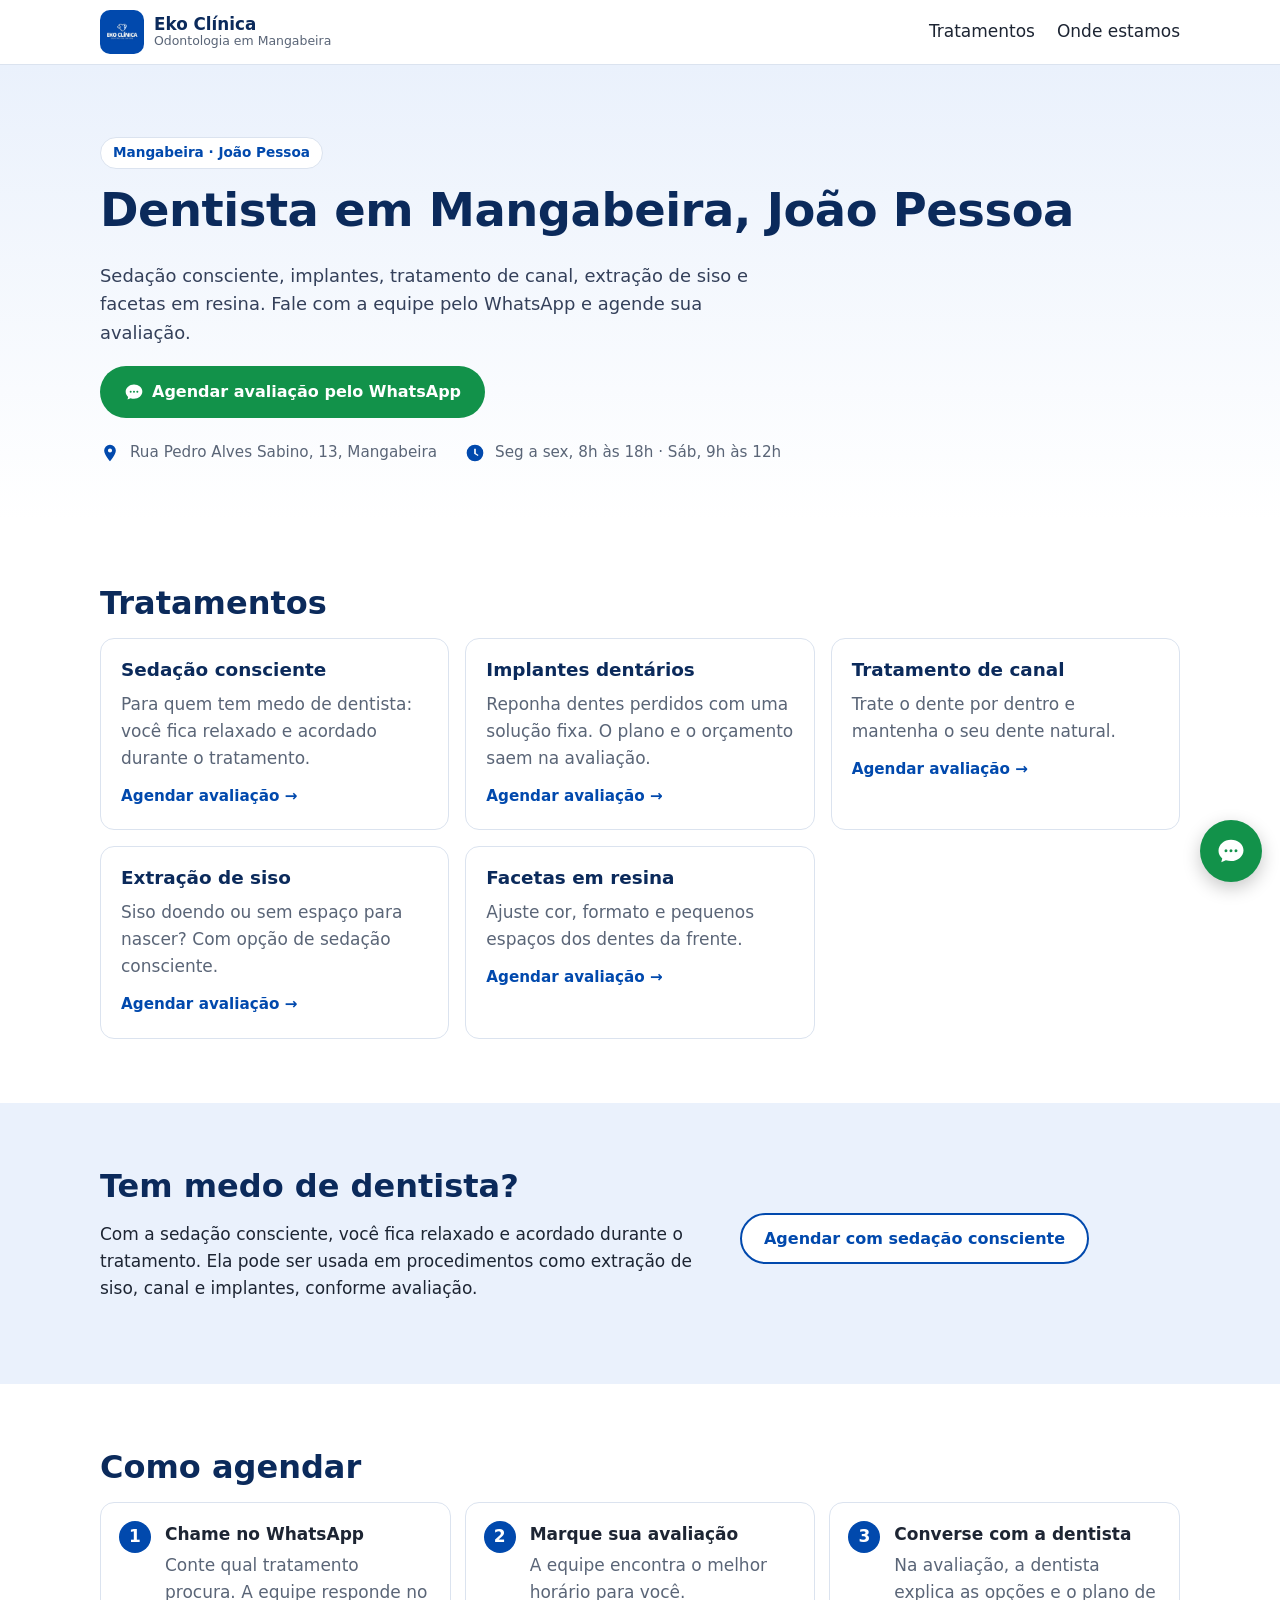
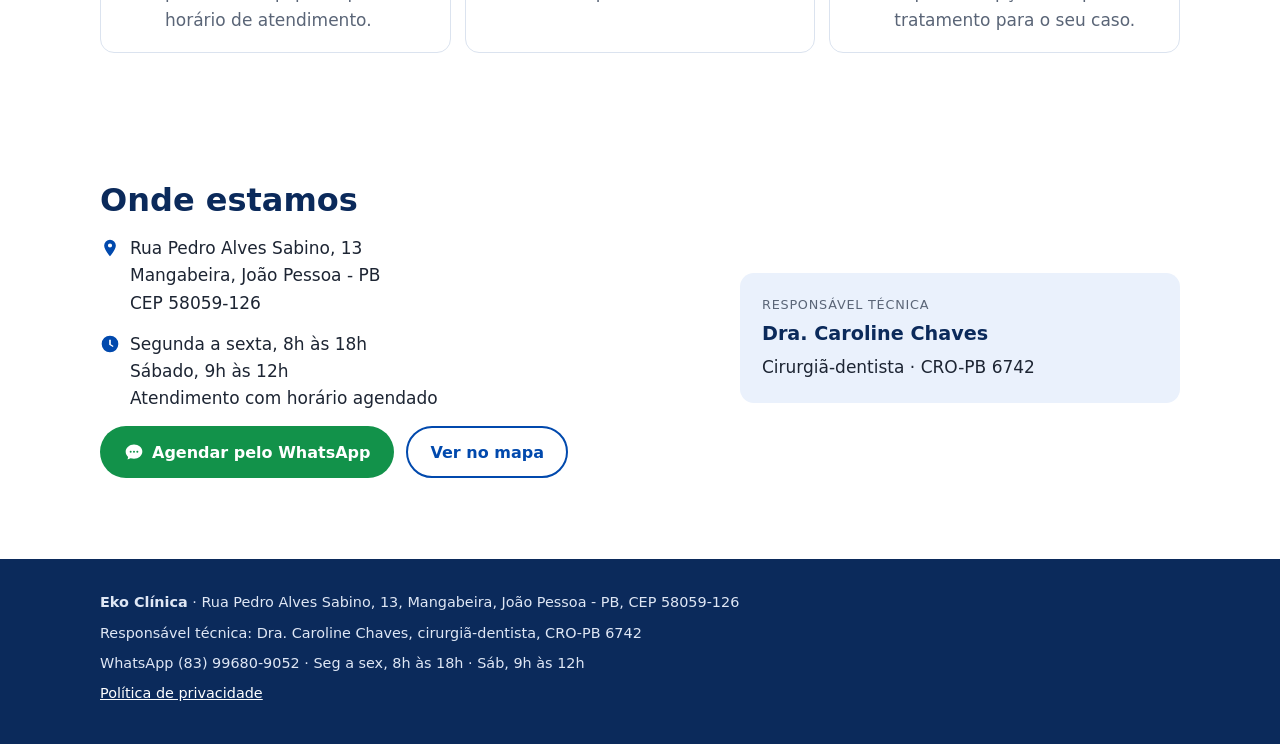
==== commit 59740938: "Páginas de serviço enxutas e botão flutuante do WhatsApp Páginas de serviço viram um cartão com nome" ====
--- a/index.html
+++ b/index.html
@@ -40,7 +40,6 @@
       <a href="#tratamentos">Tratamentos</a>
       <a href="#onde-estamos">Onde estamos</a>
     </nav>
-    <a class="btn btn-wa btn-sm" href="https://wa.me/5583996809052?text=Ol%C3%A1%21%20Vim%20pelo%20site%20da%20Eko%20Cl%C3%ADnica%20e%20gostaria%20de%20agendar%20uma%20avalia%C3%A7%C3%A3o." target="_blank" rel="noopener" data-wa data-servico="avaliação"><svg aria-hidden="true" viewBox="0 0 24 24" width="20" height="20"><path fill="currentColor" d="M12 3C6.5 3 2 6.9 2 11.7c0 2.4 1.1 4.6 3 6.2L4.2 21l3.7-1.6c1.3.4 2.7.6 4.1.6 5.5 0 10-3.9 10-8.7S17.5 3 12 3zm-4 9.9a1.2 1.2 0 1 1 0-2.4 1.2 1.2 0 0 1 0 2.4zm4 0a1.2 1.2 0 1 1 0-2.4 1.2 1.2 0 0 1 0 2.4zm4 0a1.2 1.2 0 1 1 0-2.4 1.2 1.2 0 0 1 0 2.4z"/></svg><span>WhatsApp</span></a>
   </div>
 </header>
 <main>
@@ -49,7 +48,7 @@
     <p class="selo">Mangabeira · João Pessoa</p>
     <h1>Dentista em Mangabeira, João Pessoa</h1>
     <p class="lead">Sedação consciente, implantes, tratamento de canal, extração de siso e facetas em resina. Fale com a equipe pelo WhatsApp e agende sua avaliação.</p>
-    <p class="acoes"><a class="btn btn-wa" href="https://wa.me/5583996809052?text=Ol%C3%A1%21%20Vim%20pelo%20site%20da%20Eko%20Cl%C3%ADnica%20e%20gostaria%20de%20agendar%20uma%20avalia%C3%A7%C3%A3o." target="_blank" rel="noopener" data-wa data-servico="avaliação"><svg aria-hidden="true" viewBox="0 0 24 24" width="20" height="20"><path fill="currentColor" d="M12 3C6.5 3 2 6.9 2 11.7c0 2.4 1.1 4.6 3 6.2L4.2 21l3.7-1.6c1.3.4 2.7.6 4.1.6 5.5 0 10-3.9 10-8.7S17.5 3 12 3zm-4 9.9a1.2 1.2 0 1 1 0-2.4 1.2 1.2 0 0 1 0 2.4zm4 0a1.2 1.2 0 1 1 0-2.4 1.2 1.2 0 0 1 0 2.4zm4 0a1.2 1.2 0 1 1 0-2.4 1.2 1.2 0 0 1 0 2.4z"/></svg><span>Agendar avaliação pelo WhatsApp</span></a></p>
+    <p class="acoes"><a class="btn btn-wa" href="https://wa.me/5583996809052?text=Ol%C3%A1%2C%20tudo%20bem%3F%20Cliquei%20no%20an%C3%BAncio%20da%20Eko%20Cl%C3%ADnica%20no%20Google%2C%20fui%20ao%20site%20e%20cliquei%20no%20bot%C3%A3o%20do%20WhatsApp%20e%20gostaria%20de%20mais%20informa%C3%A7%C3%B5es." target="_blank" rel="noopener" data-wa data-servico="pagina principal"><svg aria-hidden="true" viewBox="0 0 24 24" width="20" height="20"><path fill="currentColor" d="M12 3C6.5 3 2 6.9 2 11.7c0 2.4 1.1 4.6 3 6.2L4.2 21l3.7-1.6c1.3.4 2.7.6 4.1.6 5.5 0 10-3.9 10-8.7S17.5 3 12 3zm-4 9.9a1.2 1.2 0 1 1 0-2.4 1.2 1.2 0 0 1 0 2.4zm4 0a1.2 1.2 0 1 1 0-2.4 1.2 1.2 0 0 1 0 2.4zm4 0a1.2 1.2 0 1 1 0-2.4 1.2 1.2 0 0 1 0 2.4z"/></svg><span>Agendar avaliação pelo WhatsApp</span></a></p>
     <ul class="fatos">
       <li><svg aria-hidden="true" viewBox="0 0 24 24" width="20" height="20"><path fill="currentColor" d="M12 2a7 7 0 0 0-7 7c0 5.2 7 13 7 13s7-7.8 7-13a7 7 0 0 0-7-7zm0 9.5A2.5 2.5 0 1 1 12 6.5a2.5 2.5 0 0 1 0 5z"/></svg><span>Rua Pedro Alves Sabino, 13, Mangabeira</span></li>
       <li><svg aria-hidden="true" viewBox="0 0 24 24" width="20" height="20"><path fill="currentColor" d="M12 2a10 10 0 1 0 0 20 10 10 0 0 0 0-20zm1 10.4 3.2 1.9-.8 1.3L11 13V7h2z"/></svg><span>Seg a sex, 8h às 18h · Sáb, 9h às 12h</span></li>
@@ -62,28 +61,28 @@
     <div class="grade-cards">
       <a class="card-trat" href="sedacao-consciente/">
         <h3>Sedação consciente</h3>
-        <p>Para quem tem medo ou ansiedade de dentista. Você fica relaxado e acordado durante o tratamento.</p>
-        <span class="mais">Saiba mais →</span>
+        <p>Para quem tem medo de dentista: você fica relaxado e acordado durante o tratamento.</p>
+        <span class="mais">Agendar avaliação →</span>
       </a>
       <a class="card-trat" href="implantes-dentarios/">
         <h3>Implantes dentários</h3>
-        <p>Para repor um ou mais dentes perdidos com uma solução fixa. O plano começa na avaliação.</p>
-        <span class="mais">Saiba mais →</span>
+        <p>Reponha dentes perdidos com uma solução fixa. O plano e o orçamento saem na avaliação.</p>
+        <span class="mais">Agendar avaliação →</span>
       </a>
       <a class="card-trat" href="tratamento-de-canal/">
         <h3>Tratamento de canal</h3>
-        <p>Para tratar a parte interna do dente e manter o dente natural, em vez de extrair.</p>
-        <span class="mais">Saiba mais →</span>
+        <p>Trate o dente por dentro e mantenha o seu dente natural.</p>
+        <span class="mais">Agendar avaliação →</span>
       </a>
       <a class="card-trat" href="extracao-de-siso/">
         <h3>Extração de siso</h3>
-        <p>Para sisos que causam dor, inflamação ou não têm espaço para nascer. Com opção de sedação.</p>
-        <span class="mais">Saiba mais →</span>
+        <p>Siso doendo ou sem espaço para nascer? Com opção de sedação consciente.</p>
+        <span class="mais">Agendar avaliação →</span>
       </a>
       <a class="card-trat" href="facetas-em-resina/">
         <h3>Facetas em resina</h3>
-        <p>Para ajustar cor, formato e pequenos espaços dos dentes da frente.</p>
-        <span class="mais">Saiba mais →</span>
+        <p>Ajuste cor, formato e pequenos espaços dos dentes da frente.</p>
+        <span class="mais">Agendar avaliação →</span>
       </a>
     </div>
   </div>
@@ -94,7 +93,7 @@
       <h2 id="medo-titulo">Tem medo de dentista?</h2>
       <p>Com a sedação consciente, você fica relaxado e acordado durante o tratamento. Ela pode ser usada em procedimentos como extração de siso, canal e implantes, conforme avaliação.</p>
     </div>
-    <p class="acoes"><a class="btn btn-claro" href="sedacao-consciente/">Conhecer a sedação consciente</a></p>
+    <p class="acoes"><a class="btn btn-claro" href="sedacao-consciente/">Agendar com sedação consciente</a></p>
   </div>
 </section>
 <section class="secao" aria-labelledby="como-titulo">
@@ -113,7 +112,7 @@
       <h2 id="onde-titulo">Onde estamos</h2>
       <p class="info"><svg aria-hidden="true" viewBox="0 0 24 24" width="20" height="20"><path fill="currentColor" d="M12 2a7 7 0 0 0-7 7c0 5.2 7 13 7 13s7-7.8 7-13a7 7 0 0 0-7-7zm0 9.5A2.5 2.5 0 1 1 12 6.5a2.5 2.5 0 0 1 0 5z"/></svg><span>Rua Pedro Alves Sabino, 13<br>Mangabeira, João Pessoa - PB<br>CEP 58059-126</span></p>
       <p class="info"><svg aria-hidden="true" viewBox="0 0 24 24" width="20" height="20"><path fill="currentColor" d="M12 2a10 10 0 1 0 0 20 10 10 0 0 0 0-20zm1 10.4 3.2 1.9-.8 1.3L11 13V7h2z"/></svg><span>Segunda a sexta, 8h às 18h<br>Sábado, 9h às 12h<br>Atendimento com horário agendado</span></p>
-      <p class="acoes"><a class="btn btn-wa" href="https://wa.me/5583996809052?text=Ol%C3%A1%21%20Vim%20pelo%20site%20da%20Eko%20Cl%C3%ADnica%20e%20gostaria%20de%20agendar%20uma%20avalia%C3%A7%C3%A3o." target="_blank" rel="noopener" data-wa data-servico="avaliação"><svg aria-hidden="true" viewBox="0 0 24 24" width="20" height="20"><path fill="currentColor" d="M12 3C6.5 3 2 6.9 2 11.7c0 2.4 1.1 4.6 3 6.2L4.2 21l3.7-1.6c1.3.4 2.7.6 4.1.6 5.5 0 10-3.9 10-8.7S17.5 3 12 3zm-4 9.9a1.2 1.2 0 1 1 0-2.4 1.2 1.2 0 0 1 0 2.4zm4 0a1.2 1.2 0 1 1 0-2.4 1.2 1.2 0 0 1 0 2.4zm4 0a1.2 1.2 0 1 1 0-2.4 1.2 1.2 0 0 1 0 2.4z"/></svg><span>Agendar pelo WhatsApp</span></a>
+      <p class="acoes"><a class="btn btn-wa" href="https://wa.me/5583996809052?text=Ol%C3%A1%2C%20tudo%20bem%3F%20Cliquei%20no%20an%C3%BAncio%20da%20Eko%20Cl%C3%ADnica%20no%20Google%2C%20fui%20ao%20site%20e%20cliquei%20no%20bot%C3%A3o%20do%20WhatsApp%20e%20gostaria%20de%20mais%20informa%C3%A7%C3%B5es." target="_blank" rel="noopener" data-wa data-servico="pagina principal"><svg aria-hidden="true" viewBox="0 0 24 24" width="20" height="20"><path fill="currentColor" d="M12 3C6.5 3 2 6.9 2 11.7c0 2.4 1.1 4.6 3 6.2L4.2 21l3.7-1.6c1.3.4 2.7.6 4.1.6 5.5 0 10-3.9 10-8.7S17.5 3 12 3zm-4 9.9a1.2 1.2 0 1 1 0-2.4 1.2 1.2 0 0 1 0 2.4zm4 0a1.2 1.2 0 1 1 0-2.4 1.2 1.2 0 0 1 0 2.4zm4 0a1.2 1.2 0 1 1 0-2.4 1.2 1.2 0 0 1 0 2.4z"/></svg><span>Agendar pelo WhatsApp</span></a>
         <a class="btn btn-claro" href="https://www.google.com/maps/search/?api=1&query=Rua%20Pedro%20Alves%20Sabino%2C%2013%2C%20Mangabeira%2C%20Jo%C3%A3o%20Pessoa%20-%20PB%2C%2058059-126" target="_blank" rel="noopener">Ver no mapa</a></p>
     </div>
     <div class="cartao-rt">
@@ -132,6 +131,6 @@
     <p><a href="privacidade/">Política de privacidade</a></p>
   </div>
 </footer>
-<div class="barra-fixa"><a class="btn btn-wa btn-largo" href="https://wa.me/5583996809052?text=Ol%C3%A1%21%20Vim%20pelo%20site%20da%20Eko%20Cl%C3%ADnica%20e%20gostaria%20de%20agendar%20uma%20avalia%C3%A7%C3%A3o." target="_blank" rel="noopener" data-wa data-servico="avaliação"><svg aria-hidden="true" viewBox="0 0 24 24" width="20" height="20"><path fill="currentColor" d="M12 3C6.5 3 2 6.9 2 11.7c0 2.4 1.1 4.6 3 6.2L4.2 21l3.7-1.6c1.3.4 2.7.6 4.1.6 5.5 0 10-3.9 10-8.7S17.5 3 12 3zm-4 9.9a1.2 1.2 0 1 1 0-2.4 1.2 1.2 0 0 1 0 2.4zm4 0a1.2 1.2 0 1 1 0-2.4 1.2 1.2 0 0 1 0 2.4zm4 0a1.2 1.2 0 1 1 0-2.4 1.2 1.2 0 0 1 0 2.4z"/></svg><span>Agendar avaliação pelo WhatsApp</span></a></div>
+<a class="wa-flutuante" href="https://wa.me/5583996809052?text=Ol%C3%A1%2C%20tudo%20bem%3F%20Cliquei%20no%20an%C3%BAncio%20da%20Eko%20Cl%C3%ADnica%20no%20Google%2C%20fui%20ao%20site%20e%20cliquei%20no%20bot%C3%A3o%20do%20WhatsApp%20e%20gostaria%20de%20mais%20informa%C3%A7%C3%B5es." target="_blank" rel="noopener" data-wa data-servico="pagina principal" aria-label="Falar com a Eko Clínica pelo WhatsApp"><svg aria-hidden="true" viewBox="0 0 24 24" width="30" height="30"><path fill="currentColor" d="M12 3C6.5 3 2 6.9 2 11.7c0 2.4 1.1 4.6 3 6.2L4.2 21l3.7-1.6c1.3.4 2.7.6 4.1.6 5.5 0 10-3.9 10-8.7S17.5 3 12 3zm-4 9.9a1.2 1.2 0 1 1 0-2.4 1.2 1.2 0 0 1 0 2.4zm4 0a1.2 1.2 0 1 1 0-2.4 1.2 1.2 0 0 1 0 2.4zm4 0a1.2 1.2 0 1 1 0-2.4 1.2 1.2 0 0 1 0 2.4z"/></svg></a>
 </body>
 </html>
--- a/assets/site.css
+++ b/assets/site.css
@@ -20,7 +20,6 @@
   line-height: 1.6;
   color: var(--texto);
   background: var(--fundo);
-  padding-bottom: 76px;
 }
 img { max-width: 100%; height: auto; }
 a { color: var(--azul); }
@@ -101,12 +100,28 @@
 .rodape p { margin: 0 0 .5em; }
 .rodape a { color: #fff; }
 
-/* Botão fixo no celular */
-.barra-fixa { position: fixed; left: 0; right: 0; bottom: 0; z-index: 30; padding: 10px 14px calc(10px + env(safe-area-inset-bottom)); background: rgba(255,255,255,.97); border-top: 1px solid var(--borda); }
+/* Botão flutuante do WhatsApp */
+.wa-flutuante { position: fixed; right: 18px; bottom: calc(18px + env(safe-area-inset-bottom)); z-index: 30; width: 62px; height: 62px; border-radius: 50%; background: var(--verde); color: #fff; display: grid; place-items: center; box-shadow: 0 6px 18px rgba(0,0,0,.22); transition: transform .15s, background .15s; }
+.wa-flutuante:hover { background: var(--verde-escuro); transform: scale(1.05); }
+
+/* Páginas de serviço (cartão enxuto) */
+.pagina-lp { background: linear-gradient(160deg, #eaf1fc 0%, #f7f9fe 45%, #dfe9fa 100%); min-height: 100vh; }
+.lp { min-height: 100vh; display: grid; place-items: center; padding: 24px 16px; }
+.lp-card { width: min(520px, 100%); background: #fff; border-radius: 18px; box-shadow: 0 12px 40px rgba(11,42,91,.14); padding: 28px 24px 22px; text-align: center; }
+.lp-logo img { border-radius: 16px; }
+.lp-card h1 { font-size: clamp(1.55rem, 6vw, 2rem); margin: 14px 0 6px; }
+.lp-sub { color: var(--suave); margin-bottom: 20px; }
+.lp-card form { text-align: left; display: grid; gap: 6px; }
+.lp-card label { font-size: .9rem; font-weight: 600; color: var(--azul-escuro); margin-top: 6px; }
+.lp-card input, .lp-card select { width: 100%; font: inherit; padding: 13px 14px; border: 1.5px solid var(--borda); border-radius: 10px; background: #fff; color: var(--texto); }
+.lp-card input:focus, .lp-card select:focus { outline: none; border-color: var(--azul); box-shadow: 0 0 0 3px rgba(1,73,173,.15); }
+.lp-card button { margin-top: 14px; cursor: pointer; font-size: 1.05rem; padding: 16px 22px; }
+.lp-aviso { min-height: 1.4em; margin: 6px 0 0; color: #b42318; font-size: .92rem; text-align: center; }
+.lp-nota { color: var(--suave); font-size: .88rem; margin: 6px 0 14px; }
+.lp-rodape { border-top: 1px solid var(--borda); padding-top: 12px; margin: 0; color: var(--suave); font-size: .78rem; line-height: 1.5; }
+.oculto { position: absolute; width: 1px; height: 1px; overflow: hidden; clip: rect(0 0 0 0); }
 
 @media (min-width: 760px) {
-  body { padding-bottom: 0; }
-  .barra-fixa { display: none; }
   .menu { display: flex; }
   .hero { padding: 72px 0 56px; }
   .secao { padding: 64px 0; }
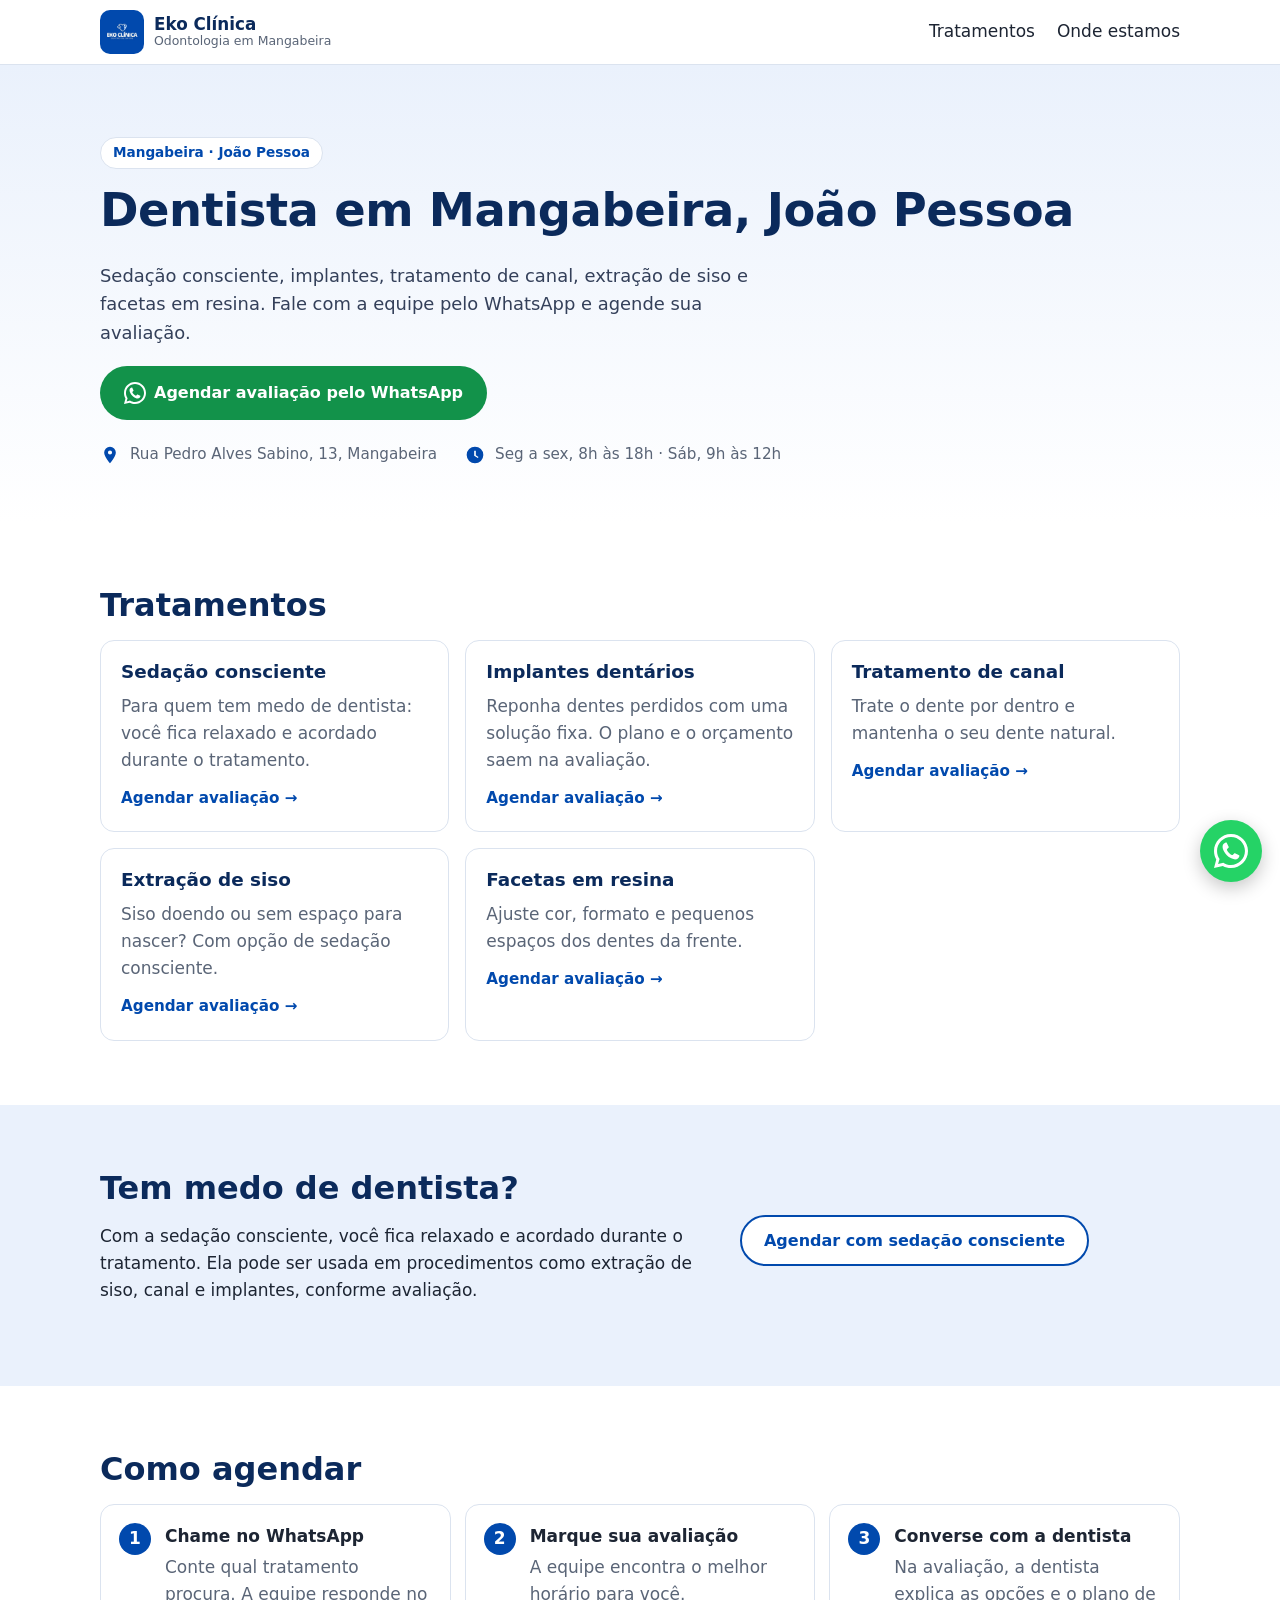
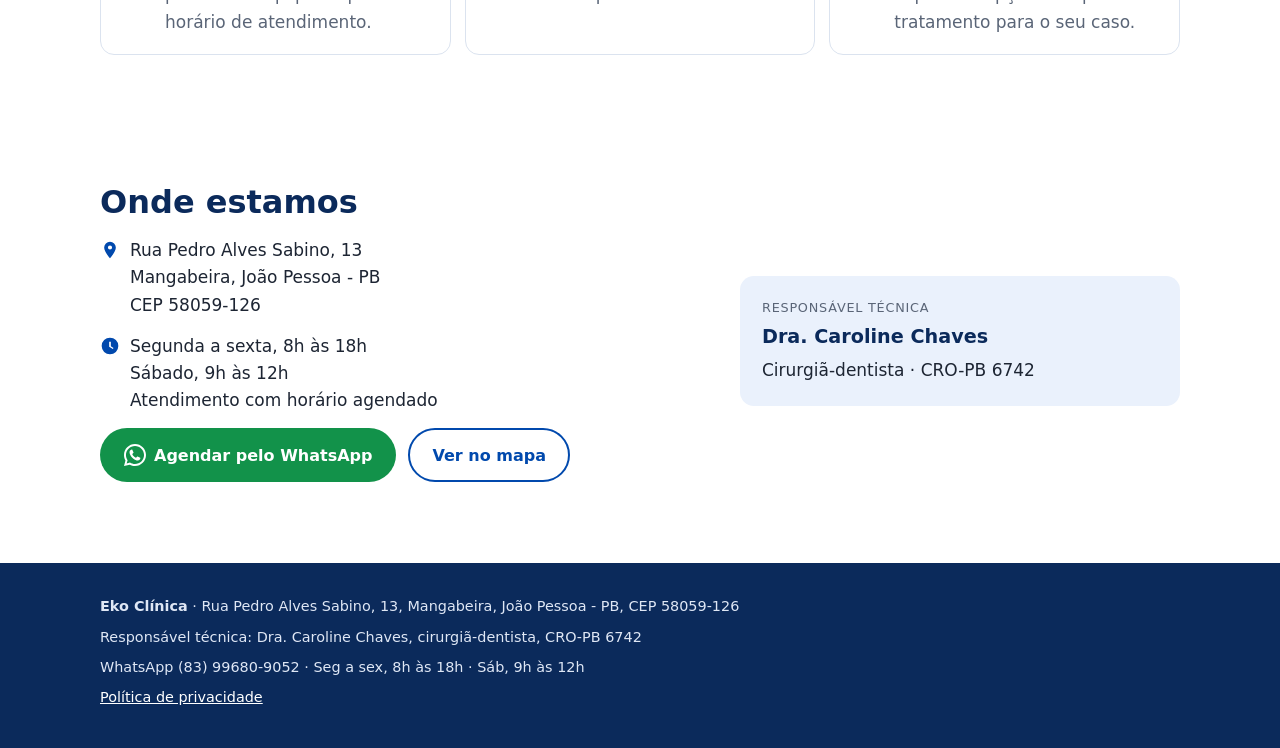
==== commit d2ad2fac: "Usa o ícone oficial do WhatsApp nos botões Ícone branco do WhatsApp Brand Resource Center no botão f" ====
--- a/index.html
+++ b/index.html
@@ -48,7 +48,7 @@
     <p class="selo">Mangabeira · João Pessoa</p>
     <h1>Dentista em Mangabeira, João Pessoa</h1>
     <p class="lead">Sedação consciente, implantes, tratamento de canal, extração de siso e facetas em resina. Fale com a equipe pelo WhatsApp e agende sua avaliação.</p>
-    <p class="acoes"><a class="btn btn-wa" href="https://wa.me/5583996809052?text=Ol%C3%A1%2C%20tudo%20bem%3F%20Cliquei%20no%20an%C3%BAncio%20da%20Eko%20Cl%C3%ADnica%20no%20Google%2C%20fui%20ao%20site%20e%20cliquei%20no%20bot%C3%A3o%20do%20WhatsApp%20e%20gostaria%20de%20mais%20informa%C3%A7%C3%B5es." target="_blank" rel="noopener" data-wa data-servico="pagina principal"><svg aria-hidden="true" viewBox="0 0 24 24" width="20" height="20"><path fill="currentColor" d="M12 3C6.5 3 2 6.9 2 11.7c0 2.4 1.1 4.6 3 6.2L4.2 21l3.7-1.6c1.3.4 2.7.6 4.1.6 5.5 0 10-3.9 10-8.7S17.5 3 12 3zm-4 9.9a1.2 1.2 0 1 1 0-2.4 1.2 1.2 0 0 1 0 2.4zm4 0a1.2 1.2 0 1 1 0-2.4 1.2 1.2 0 0 1 0 2.4zm4 0a1.2 1.2 0 1 1 0-2.4 1.2 1.2 0 0 1 0 2.4z"/></svg><span>Agendar avaliação pelo WhatsApp</span></a></p>
+    <p class="acoes"><a class="btn btn-wa" href="https://wa.me/5583996809052?text=Ol%C3%A1%2C%20tudo%20bem%3F%20Cliquei%20no%20an%C3%BAncio%20da%20Eko%20Cl%C3%ADnica%20no%20Google%2C%20fui%20ao%20site%20e%20cliquei%20no%20bot%C3%A3o%20do%20WhatsApp%20e%20gostaria%20de%20mais%20informa%C3%A7%C3%B5es." target="_blank" rel="noopener" data-wa data-servico="pagina principal"><img class="ico-wa" src="assets/whatsapp-glyph-white.svg" alt="" width="22" height="22"><span>Agendar avaliação pelo WhatsApp</span></a></p>
     <ul class="fatos">
       <li><svg aria-hidden="true" viewBox="0 0 24 24" width="20" height="20"><path fill="currentColor" d="M12 2a7 7 0 0 0-7 7c0 5.2 7 13 7 13s7-7.8 7-13a7 7 0 0 0-7-7zm0 9.5A2.5 2.5 0 1 1 12 6.5a2.5 2.5 0 0 1 0 5z"/></svg><span>Rua Pedro Alves Sabino, 13, Mangabeira</span></li>
       <li><svg aria-hidden="true" viewBox="0 0 24 24" width="20" height="20"><path fill="currentColor" d="M12 2a10 10 0 1 0 0 20 10 10 0 0 0 0-20zm1 10.4 3.2 1.9-.8 1.3L11 13V7h2z"/></svg><span>Seg a sex, 8h às 18h · Sáb, 9h às 12h</span></li>
@@ -112,7 +112,7 @@
       <h2 id="onde-titulo">Onde estamos</h2>
       <p class="info"><svg aria-hidden="true" viewBox="0 0 24 24" width="20" height="20"><path fill="currentColor" d="M12 2a7 7 0 0 0-7 7c0 5.2 7 13 7 13s7-7.8 7-13a7 7 0 0 0-7-7zm0 9.5A2.5 2.5 0 1 1 12 6.5a2.5 2.5 0 0 1 0 5z"/></svg><span>Rua Pedro Alves Sabino, 13<br>Mangabeira, João Pessoa - PB<br>CEP 58059-126</span></p>
       <p class="info"><svg aria-hidden="true" viewBox="0 0 24 24" width="20" height="20"><path fill="currentColor" d="M12 2a10 10 0 1 0 0 20 10 10 0 0 0 0-20zm1 10.4 3.2 1.9-.8 1.3L11 13V7h2z"/></svg><span>Segunda a sexta, 8h às 18h<br>Sábado, 9h às 12h<br>Atendimento com horário agendado</span></p>
-      <p class="acoes"><a class="btn btn-wa" href="https://wa.me/5583996809052?text=Ol%C3%A1%2C%20tudo%20bem%3F%20Cliquei%20no%20an%C3%BAncio%20da%20Eko%20Cl%C3%ADnica%20no%20Google%2C%20fui%20ao%20site%20e%20cliquei%20no%20bot%C3%A3o%20do%20WhatsApp%20e%20gostaria%20de%20mais%20informa%C3%A7%C3%B5es." target="_blank" rel="noopener" data-wa data-servico="pagina principal"><svg aria-hidden="true" viewBox="0 0 24 24" width="20" height="20"><path fill="currentColor" d="M12 3C6.5 3 2 6.9 2 11.7c0 2.4 1.1 4.6 3 6.2L4.2 21l3.7-1.6c1.3.4 2.7.6 4.1.6 5.5 0 10-3.9 10-8.7S17.5 3 12 3zm-4 9.9a1.2 1.2 0 1 1 0-2.4 1.2 1.2 0 0 1 0 2.4zm4 0a1.2 1.2 0 1 1 0-2.4 1.2 1.2 0 0 1 0 2.4zm4 0a1.2 1.2 0 1 1 0-2.4 1.2 1.2 0 0 1 0 2.4z"/></svg><span>Agendar pelo WhatsApp</span></a>
+      <p class="acoes"><a class="btn btn-wa" href="https://wa.me/5583996809052?text=Ol%C3%A1%2C%20tudo%20bem%3F%20Cliquei%20no%20an%C3%BAncio%20da%20Eko%20Cl%C3%ADnica%20no%20Google%2C%20fui%20ao%20site%20e%20cliquei%20no%20bot%C3%A3o%20do%20WhatsApp%20e%20gostaria%20de%20mais%20informa%C3%A7%C3%B5es." target="_blank" rel="noopener" data-wa data-servico="pagina principal"><img class="ico-wa" src="assets/whatsapp-glyph-white.svg" alt="" width="22" height="22"><span>Agendar pelo WhatsApp</span></a>
         <a class="btn btn-claro" href="https://www.google.com/maps/search/?api=1&query=Rua%20Pedro%20Alves%20Sabino%2C%2013%2C%20Mangabeira%2C%20Jo%C3%A3o%20Pessoa%20-%20PB%2C%2058059-126" target="_blank" rel="noopener">Ver no mapa</a></p>
     </div>
     <div class="cartao-rt">
@@ -131,6 +131,6 @@
     <p><a href="privacidade/">Política de privacidade</a></p>
   </div>
 </footer>
-<a class="wa-flutuante" href="https://wa.me/5583996809052?text=Ol%C3%A1%2C%20tudo%20bem%3F%20Cliquei%20no%20an%C3%BAncio%20da%20Eko%20Cl%C3%ADnica%20no%20Google%2C%20fui%20ao%20site%20e%20cliquei%20no%20bot%C3%A3o%20do%20WhatsApp%20e%20gostaria%20de%20mais%20informa%C3%A7%C3%B5es." target="_blank" rel="noopener" data-wa data-servico="pagina principal" aria-label="Falar com a Eko Clínica pelo WhatsApp"><svg aria-hidden="true" viewBox="0 0 24 24" width="30" height="30"><path fill="currentColor" d="M12 3C6.5 3 2 6.9 2 11.7c0 2.4 1.1 4.6 3 6.2L4.2 21l3.7-1.6c1.3.4 2.7.6 4.1.6 5.5 0 10-3.9 10-8.7S17.5 3 12 3zm-4 9.9a1.2 1.2 0 1 1 0-2.4 1.2 1.2 0 0 1 0 2.4zm4 0a1.2 1.2 0 1 1 0-2.4 1.2 1.2 0 0 1 0 2.4zm4 0a1.2 1.2 0 1 1 0-2.4 1.2 1.2 0 0 1 0 2.4z"/></svg></a>
+<a class="wa-flutuante" href="https://wa.me/5583996809052?text=Ol%C3%A1%2C%20tudo%20bem%3F%20Cliquei%20no%20an%C3%BAncio%20da%20Eko%20Cl%C3%ADnica%20no%20Google%2C%20fui%20ao%20site%20e%20cliquei%20no%20bot%C3%A3o%20do%20WhatsApp%20e%20gostaria%20de%20mais%20informa%C3%A7%C3%B5es." target="_blank" rel="noopener" data-wa data-servico="pagina principal" aria-label="Falar com a Eko Clínica pelo WhatsApp"><img class="ico-wa" src="assets/whatsapp-glyph-white.svg" alt="" width="34" height="34"></a>
 </body>
 </html>
--- a/assets/site.css
+++ b/assets/site.css
@@ -53,6 +53,7 @@
 .btn-claro:hover { background: var(--azul-claro); }
 .btn-sm { padding: 9px 16px; font-size: .92rem; }
 .btn-largo { width: 100%; }
+.ico-wa { flex: none; display: block; }
 .acoes { display: flex; flex-wrap: wrap; gap: 12px; margin-top: 8px; }
 
 /* Hero */
@@ -101,8 +102,8 @@
 .rodape a { color: #fff; }
 
 /* Botão flutuante do WhatsApp */
-.wa-flutuante { position: fixed; right: 18px; bottom: calc(18px + env(safe-area-inset-bottom)); z-index: 30; width: 62px; height: 62px; border-radius: 50%; background: var(--verde); color: #fff; display: grid; place-items: center; box-shadow: 0 6px 18px rgba(0,0,0,.22); transition: transform .15s, background .15s; }
-.wa-flutuante:hover { background: var(--verde-escuro); transform: scale(1.05); }
+.wa-flutuante { position: fixed; right: 18px; bottom: calc(18px + env(safe-area-inset-bottom)); z-index: 30; width: 62px; height: 62px; border-radius: 50%; background: #25d366; color: #fff; display: grid; place-items: center; box-shadow: 0 6px 18px rgba(0,0,0,.22); transition: transform .15s, background .15s; }
+.wa-flutuante:hover { background: #1ebe5b; transform: scale(1.05); }
 
 /* Páginas de serviço (cartão enxuto) */
 .pagina-lp { background: linear-gradient(160deg, #eaf1fc 0%, #f7f9fe 45%, #dfe9fa 100%); min-height: 100vh; }
